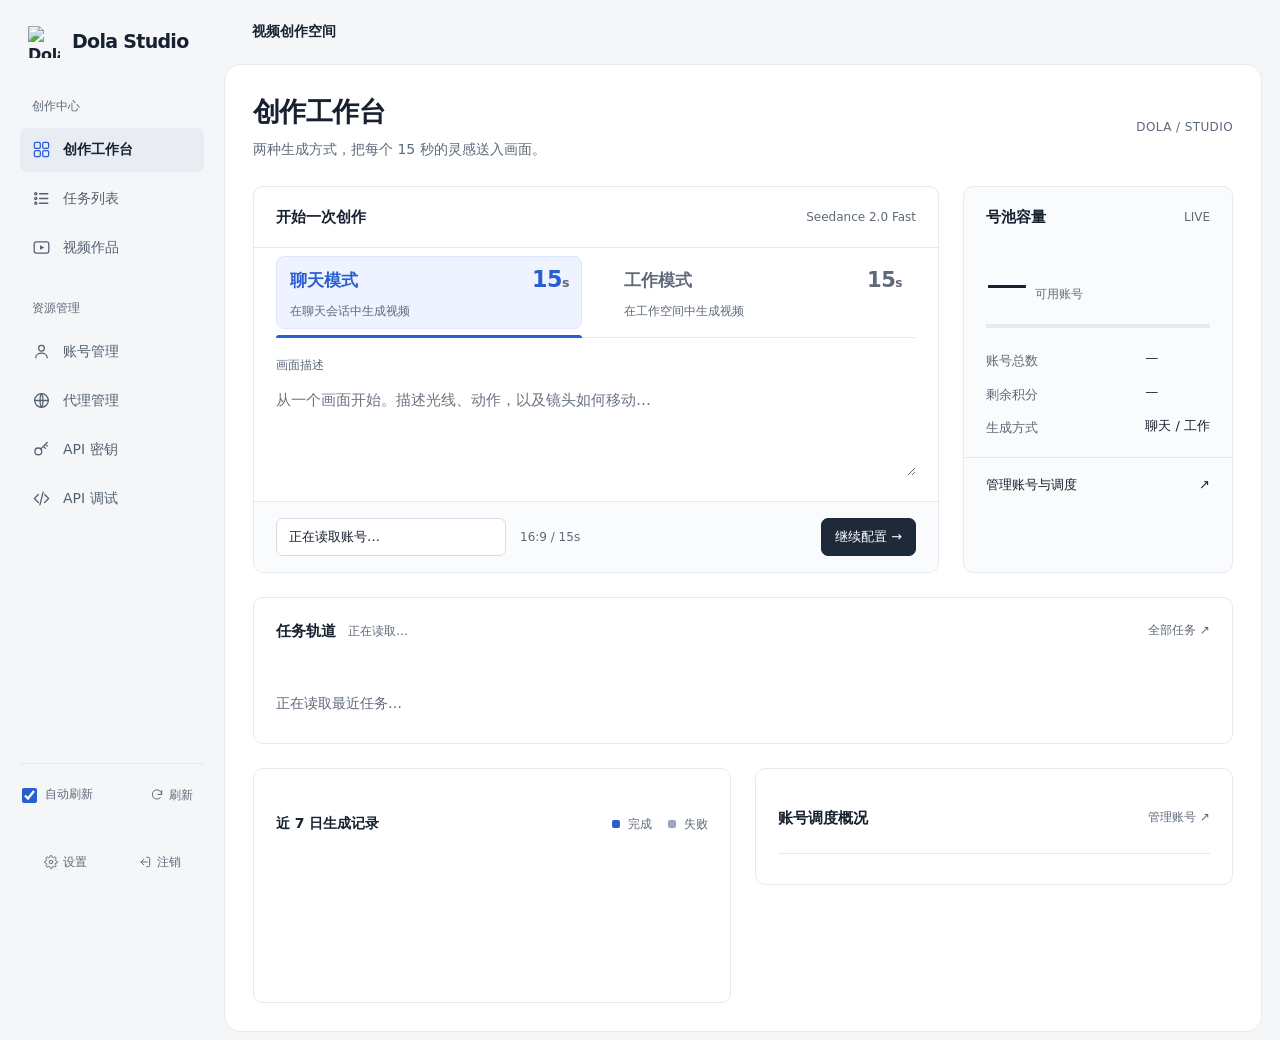
==== web/index.html @ 7212e56e "Import Dola Studio source and verified console updates" ====
<!DOCTYPE html>
<html lang="zh-CN">
<head>
<meta charset="UTF-8">
<meta name="viewport" content="width=device-width, initial-scale=1.0">
<title>Dola Studio · 创作控制台</title>
<link rel="icon" type="image/svg+xml" href="/logo.svg?v=20261123-brand-1">
<link rel="alternate icon" type="image/x-icon" href="/favicon.ico?v=20261123-brand-1">
<link rel="apple-touch-icon" href="/studio-icon-180.png?v=20261123-brand-1">
<script src="app/dialogs.js?v=20261124-modular-1"></script>
<script src="studio-brand.js?v=20261123-brand-1"></script>
<script src="i18n/i18n.js?v=20261123-brand-1"></script>
<link rel="stylesheet" href="shell.css?v=20261125-system-type-1">
<link rel="stylesheet" href="console.css?v=20261125-system-type-1">
<link rel="preload" as="script" href="app/request-client.js?v=20261124-modular-1">
<link rel="preload" as="script" href="app/runtime.233eaa892e34.js?v=20261125-live-audit-1">
<link rel="preload" as="script" href="app/settings.js?v=20261124-modular-1">
<link rel="preload" as="script" href="app/releases.js?v=20261124-modular-1">
<link rel="preload" as="script" href="app/duration.js?v=20261124-modular-1">
<link rel="preload" as="script" href="app/responder.js?v=20261124-modular-1">
<link rel="preload" as="script" href="app/upscale.js?v=20261124-modular-1">
<link rel="preload" as="script" href="app/dashboard.js?v=20261124-modular-1">
<link rel="preload" as="script" href="app/accounts.dc44505c44a7.js?v=20261125-refresh-1">
<link rel="preload" as="script" href="app/proxies.js?v=20261124-modular-1">
<link rel="preload" as="script" href="app/selection.js?v=20261124-modular-1">
<link rel="preload" as="script" href="app/credentials.js?v=20261124-modular-1">
<link rel="preload" as="script" href="app/tasks.js?v=20261124-modular-1">
<link rel="preload" as="script" href="app/videos.js?v=20261124-modular-1">
<link rel="preload" as="script" href="app/api-keys.js?v=20261124-modular-1">
<link rel="preload" as="script" href="app/diagnostics.js?v=20261124-modular-1">
<link rel="preload" as="script" href="app/creation.js?v=20261124-modular-1">
<link rel="preload" as="script" href="app/boot.5d8bc51e2c4e.js?v=20261125-refresh-1">
<link rel="preload" as="script" href="app/refresh-engine.71c9bbf1c395.js?v=20261125-refresh-1">
</head>
<body>
<div id="requestStatus" role="status" aria-live="polite" hidden></div>
<div id="loginMask" class="mask login" style="display:none">
  <div class="login-hero"><div class="login-word" translate="no">Dola Studio</div><p class="login-tag">想象有了入口。<br>下一幕，由这里开始。</p></div>
  <form class="login-form" onsubmit="event.preventDefault();submitLogin()" novalidate>
    <div class="login-form-head">
      <img class="login-mark" src="/logo.svg?v=20261123-brand-1" width="32" height="32" alt="Dola Studio">
      <h2>进入创作控制台</h2>
    </div>
    <label for="loginUser">用户名</label>
    <input id="loginUser" autocomplete="username" autocapitalize="off" spellcheck="false" oninput="Pool.stir()" onkeydown="if(event.key==='Enter'){event.preventDefault();q('#loginPassword').focus()}">
    <label for="loginPassword">密码</label>
    <input id="loginPassword" type="password" autocomplete="current-password" oninput="Pool.stir()">
    <div class="err" id="loginErr" role="alert">用户名或密码错误</div>
    <button class="btn btn-p login-submit" id="loginBtn" type="submit"><span>登录</span></button>
    <div class="login-foot"><select class="lang-sel" data-i18n-switcher aria-label="Language"></select></div>
  </form>
  <p class="login-caption">DOLA / CREATION CONSOLE</p>
</div>

<aside class="sidebar">
  <div class="brand"><img class="brand-logo" src="/logo.svg?v=20261123-brand-1" width="32" height="32" alt="Dola Studio"><span class="brand-t">Dola Studio</span></div>

  <nav class="side-nav" aria-label="主要导航"><p class="nav-group">创作中心</p>
<button class="nav-item on" data-tab="dash" title="工作台" aria-label="工作台" onclick="switchTab('dash')"><svg viewBox="0 0 24 24"><rect x="3" y="3" width="7.5" height="7.5" rx="1.8"/><rect x="13.5" y="3" width="7.5" height="7.5" rx="1.8"/><rect x="3" y="13.5" width="7.5" height="7.5" rx="1.8"/><rect x="13.5" y="13.5" width="7.5" height="7.5" rx="1.8"/></svg><span>创作工作台</span></button>
<button class="nav-item" data-tab="tasks" title="任务" aria-label="任务" onclick="switchTab('tasks')"><svg viewBox="0 0 24 24"><path d="M9.5 6h10.5M9.5 12h10.5M9.5 18h10.5"/><circle cx="4.8" cy="6" r="1.4"/><circle cx="4.8" cy="12" r="1.4"/><circle cx="4.8" cy="18" r="1.4"/></svg><span>任务列表</span></button>
<button class="nav-item" data-tab="videos" title="作品" aria-label="作品" onclick="switchTab('videos')"><svg viewBox="0 0 24 24"><rect x="2.8" y="5" width="18.4" height="14" rx="2.6"/><path d="M10.2 9.3l5.2 2.7-5.2 2.7z" fill="currentColor" stroke="none"/></svg><span>视频作品</span></button>
<p class="nav-group resources">资源管理</p>
<button class="nav-item" data-tab="accounts" title="账号" aria-label="账号" onclick="switchTab('accounts')"><svg viewBox="0 0 24 24"><circle cx="12" cy="8" r="3.6"/><path d="M4.8 20c0-3.5 3.2-5.9 7.2-5.9s7.2 2.4 7.2 5.9"/></svg><span>账号管理</span></button>
<button class="nav-item" data-tab="proxies" title="代理" aria-label="代理" onclick="switchTab('proxies')"><svg viewBox="0 0 24 24"><circle cx="12" cy="12" r="8.6"/><path d="M3.4 12h17.2M12 3.4c2.4 2.7 2.4 14.5 0 17.2M12 3.4c-2.4 2.7-2.4 14.5 0 17.2"/></svg><span>代理管理</span></button>
<button class="nav-item" data-tab="keys" title="API 密钥" aria-label="API 密钥" onclick="switchTab('keys')"><svg viewBox="0 0 24 24"><circle cx="8" cy="14.4" r="4.3"/><path d="M11.2 11.2l8-8M17 5.4l2.4 2.4M14.4 8l2.4 2.4"/></svg><span>API 密钥</span></button>
<button class="nav-item" data-tab="api" title="API 调试" aria-label="API 调试" onclick="switchTab('api')"><svg viewBox="0 0 24 24"><path d="M8 7l-5 5 5 5M16 7l5 5-5 5M14 4l-4 16"/></svg><span>API 调试</span></button>
  </nav>

  <div class="side-foot sidebar-tools" aria-label="控制台工具">
    <div class="refresh-row">
    <label class="sw-row"><input type="checkbox" id="autoCk" checked onchange="autoRefresh=this.checked">自动刷新</label>
      <button class="btn top-btn" id="refreshBtn" onclick="manualRefresh(this)"><svg viewBox="0 0 24 24" aria-hidden="true"><path d="M20 11a8 8 0 1 0-2.3 5.7M20 4.5V11h-6.5"/></svg>刷新</button>
    </div>
    <span id="lastUpdate"></span>
    <div class="top-actions">
      <div class="top-menu">
        <button class="btn top-btn" id="setBtn" aria-haspopup="menu" aria-expanded="false" onclick="toggleTopMenu(event)"><svg viewBox="0 0 24 24" aria-hidden="true"><circle cx="12" cy="12" r="3"/><path d="M19.4 15a1.7 1.7 0 0 0 .3 1.8l.1.1a2 2 0 1 1-2.8 2.8l-.1-.1a1.7 1.7 0 0 0-1.8-.3 1.7 1.7 0 0 0-1 1.5V21a2 2 0 1 1-4 0v-.1a1.7 1.7 0 0 0-1.1-1.5 1.7 1.7 0 0 0-1.8.3l-.1.1a2 2 0 1 1-2.8-2.8l.1-.1a1.7 1.7 0 0 0 .3-1.8 1.7 1.7 0 0 0-1.5-1H3a2 2 0 1 1 0-4h.1a1.7 1.7 0 0 0 1.5-1.1 1.7 1.7 0 0 0-.3-1.8l-.1-.1a2 2 0 1 1 2.8-2.8l.1.1a1.7 1.7 0 0 0 1.8.3H9a1.7 1.7 0 0 0 1-1.5V3a2 2 0 1 1 4 0v.1a1.7 1.7 0 0 0 1 1.5 1.7 1.7 0 0 0 1.8-.3l.1-.1a2 2 0 1 1 2.8 2.8l-.1.1a1.7 1.7 0 0 0-.3 1.8V9a1.7 1.7 0 0 0 1.5 1H21a2 2 0 1 1 0 4h-.1a1.7 1.7 0 0 0-1.5 1z"/></svg>设置<svg class="caret" viewBox="0 0 16 16" aria-hidden="true"><path d="M4 6l4 4 4-4"/></svg></button>
        <div class="top-menu-list" id="topMenu" role="menu" hidden>
          <button role="menuitem" onclick="closeTopMenu();openConcurrencySettings()">全局并发</button>
          <button role="menuitem" onclick="closeTopMenu();openWindowConcurrencySettings()">窗口并发</button>
          <button role="menuitem" onclick="closeTopMenu();openUpscaleSettings()">视频超分</button>
          <button role="menuitem" onclick="closeTopMenu();openResponderSettings()">AI 代答</button>
          <button role="menuitem" onclick="closeTopMenu();openPassword()">修改密码</button><button role="menuitem" onclick="closeTopMenu();logout()">退出登录</button><button class="ver-chip" id="verBtn" onclick="closeTopMenu();openUpdate()">版本与更新</button>
        </div>
      </div>
      <span class="top-sep" aria-hidden="true"></span>
      
      <select class="lang-sel" data-i18n-switcher aria-label="Language"></select>
      <span class="top-sep" aria-hidden="true"></span>
      <button class="btn top-btn top-logout" onclick="logout()" title="清除面板密码"><svg viewBox="0 0 24 24" aria-hidden="true"><path d="M15 4h3a2 2 0 0 1 2 2v12a2 2 0 0 1-2 2h-3M10 17l-5-5 5-5M5 12h11"/></svg>注销</button>
    </div>
  </div>
</aside>
<header class="workspace-header"><div class="workspace-name"><b>视频创作空间</b><span>视频创作控制台</span></div></header>

<main>
  <section id="tab-dash">
    <div class="screen-heading"><div><h1 class="page-title">创作工作台</h1><p>两种生成方式，把每个 15 秒的灵感送入画面。</p></div><span class="screen-ref">DOLA / STUDIO</span></div>
    <div class="studio-grid">
      <div class="card composer"><div class="panel-head"><h2>开始一次创作</h2><small>Seedance 2.0 Fast</small></div>
        <div class="mode-deck"><button type="button" class="mode-channel" data-studio-mode="chat" aria-pressed="true" onclick="setStudioMode('chat')"><b>聊天模式</b><span class="mode-time">15<small>s</small></span><small>在聊天会话中生成视频</small></button><button type="button" class="mode-channel" data-studio-mode="work" aria-pressed="false" onclick="setStudioMode('work')"><b>工作模式</b><span class="mode-time">15<small>s</small></span><small>在工作空间中生成视频</small></button></div>
        <div class="draft-wrap"><label for="studioPrompt">画面描述</label><textarea id="studioPrompt" placeholder="从一个画面开始。描述光线、动作，以及镜头如何移动…"></textarea></div>
        <div class="composer-footer"><select id="studioAccount" aria-label="选择生成账号"><option value="">正在读取账号…</option></select><span class="format-note">16:9 / 15s</span><button class="btn btn-p" onclick="openStudioCreate()">继续配置 →</button></div>
      </div>
      <div class="card capacity"><div class="panel-head"><h2>号池容量</h2><small>LIVE</small></div><div class="capacity-body"><div class="capacity-value"><strong id="capacityAvailable">—</strong><span>可用账号</span></div><div class="capacity-meter"><i id="capacityMeter" style="width:0"></i></div><dl><dt>账号总数</dt><dd id="capacityTotal">—</dd><dt>剩余积分</dt><dd id="capacityCredit">—</dd><dt>生成方式</dt><dd>聊天 / 工作</dd></dl></div><div class="capacity-note"><button onclick="switchTab('accounts')">管理账号与调度 <span>↗</span></button></div></div>
    </div>
    <div class="card queue-panel"><div class="panel-head"><h3>任务轨道 <small id="queueSummary">正在读取…</small></h3><button class="section-link" onclick="switchTab('tasks')">全部任务 ↗</button></div><div id="recentLanes"><div class="empty">正在读取最近任务…</div></div></div>
    <div class="bottom-grid"><div class="card"><div class="cards" id="statCards"></div><h3 class="chart-head">近 7 日生成记录<span class="chart-legend"><i class="lg lg-ok"></i>完成<i class="lg lg-bad"></i>失败</span></h3><div class="chart" id="chart" role="img" aria-label="近七日完成和失败任务数量，每个日期可查看柱形数值"></div></div>
    <div class="card"><div class="panel-head" style="padding:0;border:0;margin-bottom:6px"><h3>账号调度概况</h3><button class="section-link" onclick="switchTab('accounts')">管理账号 ↗</button></div><div class="groupbar" id="poolGroups"></div><div id="perAccount"></div></div></div>
  </section>

  <section id="tab-accounts" style="display:none">
    <div class="card">
      <div class="toolbar">
        <h1 class="page-title">账号列表</h1>
        <span id="resetHint" class="tiny"></span>
        <div style="display:flex;gap:8px;flex-wrap:wrap">
          <input type="search" id="search_accounts" style="padding:6px 10px;border:1px solid var(--line);border-radius:8px;font-size:13px;background:var(--bg);color:var(--text);width:220px" placeholder="搜索账号 / 邮箱 / 备注 / 代理" oninput="setSearch('accounts',this.value)">
          <select id="srcFilter" style="font-size:13px" onchange="srcFilterVal=this.value;accPage=1;renderAccounts()">
            <option value="all">全部来源</option>
            <option value="login">账号登录</option>
            <option value="apple">Apple 登录</option>
            <option value="cookie">Cookie 载入</option>
          </select>
          <button class="btn" id="btnVerifySel" onclick="batchVerifySelected()" disabled>验证选中</button>
          <details class="more-tools"><summary>更多操作</summary><div class="tool-menu">          <button class="btn btn-danger" id="btnDelSel" onclick="deleteSelectedAccounts()" disabled>删除选中</button>
          <button class="btn" id="btnProbeHello" onclick="batchProbeHello()" title="按账号模式探测：Cloak 使用独立浏览器，超时未确认不判风控；不勾选则探测当前筛选账号">你好探测</button>
          <button class="btn" id="btnProbeIps_accounts" onclick="batchProbeIps('accounts')" title="探测勾选账号；未勾选时探测当前筛选结果，忙碌账号跳过">一键探测出口 IP</button>
          <button class="btn" id="btnBatchRecover" onclick="batchRecover()" title="批量把选中的号从【风控】/【异常】组放出来（风控恢复后回到【待激活】，建议接着探测一次）">批量恢复</button>
          <button class="btn" id="btnProxySel" onclick="openBatchProxy()" disabled>更改代理</button>
          <button class="btn" id="btnExportCookies" onclick="exportAccountCookies()" disabled>导出选中 Cookie</button>
          <button class="btn" onclick="resetAllQuotas()" title="立即恢复全池额度（每天按设定时点自动执行一次）">重置额度</button>
</div></details>
          <button class="btn" onclick="openBatchAdd()">批量添加</button>
          <button class="btn btn-p" onclick="openAddAccount()">添加账号</button>
        </div>
      </div>
      <div class="groupbar" id="groupBar"></div>
      <div id="egressWarn"></div>
      <div id="ipProbe_accounts" class="ip-probe-panel" role="status" aria-live="polite"></div>
      <div id="accountsTable"></div>
    </div>
  </section>

  <section id="tab-proxies" style="display:none">
    <div class="card">
      <div class="toolbar">
        <h1 class="page-title">代理列表</h1>
        <div style="display:flex;gap:8px;flex-wrap:wrap">
          <input type="search" id="search_proxies" style="padding:6px 10px;border:1px solid var(--line);border-radius:8px;font-size:13px;background:var(--bg);color:var(--text);width:220px" placeholder="搜索名称 / 地址 / 用户名 / 备注" oninput="setSearch('proxies',this.value)">
          <button class="btn" onclick="selAllToggle('proxies')">全选 / 取消</button>
          <button class="btn" id="btnProbeIps_proxies" onclick="batchProbeIps('proxies')" title="探测勾选代理；未勾选时探测当前筛选结果">一键探测出口 IP</button>
          <button class="btn btn-danger" id="delSel_proxies" disabled onclick="delSelected('proxies')">删除选中</button>
          <button class="btn btn-p" onclick="openAddProxy()">＋ 添加代理</button>
        </div>
      </div>
      <div class="hint" style="margin-bottom:12px">
        可添加多个 HTTP/SOCKS 代理：<b>静态IP</b>填一条固定出口；<b>动态IP</b>不用填 IP、端口，
        用「提取链接」或直接「粘贴节点（host:port:user:pass，可批量）」组成节点池，一个节点分给一个号。
        在“账号管理 → 操作 → 代理”里给每个账号选择；也可以勾选账号后点“更改代理”批量绑定。
        未给账号指定代理时，使用环境变量默认代理
        <span id="defaultProxyShow" style="font-family:monospace"></span>。
      </div>
      <div id="proxiesTable"></div>
      <div id="ipProbe_proxies" class="ip-probe-panel" role="status" aria-live="polite"></div>
    </div>
  </section>

  <section id="tab-tasks" style="display:none">
    <div class="card">
      <div class="toolbar">
        <h1 class="page-title" id="tasksTitle">任务列表</h1>
        <div style="display:flex;gap:8px;flex-wrap:wrap">
          <input type="search" id="search_tasks" style="padding:6px 10px;border:1px solid var(--line);border-radius:8px;font-size:13px;background:var(--bg);color:var(--text);width:220px" placeholder="搜索提示词 / 账号 / ID / 报错" oninput="setSearch('tasks',this.value)">
          <button class="btn" onclick="selAllToggle('tasks')">全选 / 取消</button>
          <button class="btn btn-danger" id="delSel_tasks" disabled onclick="delSelected('tasks')">删除选中</button>
        </div>
      </div>
      <div id="tasksPagerTop" aria-label="任务列表顶部分页"></div>
      <div id="tasksTable"></div>
      <div id="tasksPager" aria-label="任务列表分页"></div>
    </div>
  </section>

  <section id="tab-videos" style="display:none">
    <div class="card">
      <div class="toolbar">
        <h1 class="page-title">视频管理（已生成的视频）</h1>
        <div style="display:flex;gap:8px;flex-wrap:wrap">
          <input type="search" id="search_videos" style="padding:6px 10px;border:1px solid var(--line);border-radius:8px;font-size:13px;background:var(--bg);color:var(--text);width:220px" placeholder="搜索提示词 / 账号 / 模型" oninput="setSearch('videos',this.value)">
          <button class="btn btn-danger" id="btnDelVideos" onclick="delSelectedVideos()" disabled>删除选中</button>
          <button class="btn" onclick="loadVideos()">刷新</button>
        </div>
      </div>
      <div id="videoStat" style="margin:10px 0 6px;color:var(--sub);font-size:13px">视频统计加载中…</div>
      <div id="videosTable"></div>
    </div>
  </section>

  <section id="tab-keys" style="display:none">
    <div class="card">
      <div class="toolbar">
        <h1 class="page-title">API 密钥</h1>
        <div style="display:flex;gap:8px;flex-wrap:wrap">
          <input type="search" id="search_keys" style="padding:6px 10px;border:1px solid var(--line);border-radius:8px;font-size:13px;background:var(--bg);color:var(--text);width:220px" placeholder="搜索名称 / Key" oninput="setSearch('keys',this.value)">
          <button class="btn" onclick="selAllToggle('keys')">全选 / 取消</button>
          <button class="btn btn-danger" id="delSel_keys" disabled onclick="delSelected('keys')">删除选中</button>
          <button class="btn btn-p" onclick="openCreateKey()">＋ 创建密钥</button>
        </div>
      </div>
      <div class="hint" style="margin-bottom:12px">每个 Key 可独立设置每日额度、并发数和允许时长；0 表示不限。环境变量里的 key 始终有效、不在此列表。</div>
      <div id="keysTable"></div>
    </div>
  </section>
<section id="tab-api" style="display:none" aria-labelledby="apiGuideTitle">
  <div class="screen-heading"><div><h1 class="page-title" id="apiGuideTitle">API 调试</h1><p>从连接配置到生成结果，一份可以直接使用的接入手册。</p></div><span class="screen-ref">DOLA + DOUBAO / API</span></div>
  <div class="api-guide-nav" aria-label="说明书目录">
    <a href="#ag-connection">连接配置</a><a href="#ag-debug">在线调试</a><a href="#ag-examples">代码示例</a><a href="#ag-handbook">完整说明</a>
  </div>
  <div class="api-workspace">
    <div class="card api-connection" id="ag-connection">
      <div class="api-section-title"><h2>配置连接模板</h2><span class="tiny">地址可修改 · 当前浏览器保存</span></div>
      <div class="api-form-grid">
        <label>模板名称<input id="ag-name" maxlength="80" value="我的 API 接入" data-ag="name"></label>
        <label><span>调用方网站地址 <span class="tiny">选填</span></span><input id="ag-website" type="url" placeholder="https://www.example.com" data-ag="website"></label>
        <label class="api-field-wide">API 服务地址<input id="ag-base" type="url" placeholder="https://api.example.com" data-ag="base" spellcheck="false"><span class="tiny">填写部署这套管理软件的域名或 IP，可带反向代理前缀。末尾的 /v1 会自动去重。</span></label>
        <label class="api-field-wide">客户 API Key<div class="api-secret"><input id="ag-key" type="password" placeholder="粘贴 API 密钥页面创建的 Key" autocomplete="off" spellcheck="false"><button type="button" class="btn" id="ag-key-toggle" aria-label="显示客户 API Key" aria-pressed="false">显示</button></div><span class="tiny">使用客户 Key，与面板登录密码不同。仅在本页内存中使用，保存和导出均不包含密钥。</span></label>
        <label>视频模型<select id="ag-model" data-ag="model"></select></label>
        <label>生成模式<select id="ag-mode" data-ag="mode"><option value="chat">聊天模式</option><option value="work">工作模式</option></select></label>
        <label>视频时长<select id="ag-duration" data-ag="duration"><option value="5">5 秒</option><option value="10">10 秒</option><option value="15" selected>15 秒</option></select></label>
        <label>画面比例<select id="ag-ratio" data-ag="ratio"><option>16:9</option><option>9:16</option><option>1:1</option><option>4:3</option><option>3:4</option></select></label>
        <label class="api-field-wide">图片模型<select id="ag-image-model" data-ag="imageModel"></select></label>
        <label class="api-field-wide">示例提示词<textarea id="ag-prompt" rows="4" data-ag="prompt" maxlength="10000"></textarea></label>
        <label class="api-field-wide"><span>接入备注 <span class="tiny">选填</span></span><textarea id="ag-notes" rows="2" data-ag="notes" maxlength="2000" placeholder="例如：网站后台调用、客户名称、部署环境"></textarea></label>
      </div>
      <div class="api-template-actions"><button class="btn btn-p" id="ag-save">保存模板</button><button class="btn" id="ag-export">导出模板</button><button class="btn" id="ag-import">导入模板</button><button class="btn" id="ag-reset">恢复默认</button><input type="file" id="ag-import-file" accept="application/json,.json" hidden></div>
      <p id="ag-save-status" class="tiny" role="status" aria-live="polite">修改配置后，右侧请求和下方代码会同步更新。</p>
    </div>
    <div class="card api-debug" id="ag-debug">
      <div class="api-section-title"><h2>验证连接与请求</h2><span id="ag-transport" class="tiny">浏览器直连</span></div>
      <div class="api-form-grid">
        <label class="api-field-wide">调试操作<select id="ag-operation"><option value="models">读取模型列表 · GET</option><option value="video">创建视频任务 · POST</option><option value="task">查询视频任务 · GET</option><option value="image">生成图片 · POST</option><option value="arkCreate">Ark 创建视频任务 · POST</option><option value="arkTask">Ark 查询视频任务 · GET</option></select></label>
        <label class="api-field-wide" id="ag-id-field" hidden>任务 ID<input id="ag-task-id" placeholder="粘贴创建请求返回的 id" spellcheck="false"></label>
        <label>请求超时（秒）<input id="ag-timeout" type="number" min="5" max="600" step="1" value="30"></label>
        <div class="api-debug-note tiny" id="ag-operation-note">先读取模型列表，确认地址可访问；模型列表不验证 Key 是否有效。</div>
      </div>
      <div class="api-endpoint" translate="no"><b id="ag-method">GET</b><code id="ag-url"></code></div>
      <div class="api-code-title"><h3>请求头</h3><span class="tiny">密钥脱敏展示</span></div><pre id="ag-headers" translate="no"></pre>
      <div id="ag-body-field" hidden><div class="api-code-title"><h3>请求 JSON</h3><button class="section-link" id="ag-rebuild">按配置重建</button></div><textarea id="ag-body" rows="10" spellcheck="false" aria-label="调试请求 JSON" translate="no"></textarea><p class="tiny">可直接修改 JSON。修改左侧生成参数或切换操作时，会按配置重建。</p></div>
      <label class="api-write-check" id="ag-confirm-field" hidden><input type="checkbox" id="ag-confirm">本次提交真实生成任务，会使用账号额度。</label>
      <div class="api-template-actions"><button class="btn btn-p" id="ag-send">发送请求</button><button class="btn" id="ag-cancel" disabled>停止等待</button><button class="btn" id="ag-use-id" hidden>使用返回 ID 查询</button></div>
      <div class="api-response-head"><h3>响应结果</h3><span id="ag-result-status" class="tiny" role="status" aria-live="polite">尚未发送请求</span></div>
      <pre id="ag-response" translate="no">请求完成后，会在这里显示 HTTP 状态、耗时和响应正文。</pre>
      <p class="tiny">创建成功仅代表受理。视频需要继续查询，直到 completed / succeeded。停止等待或浏览器超时不会取消服务端已受理的任务，也不会自动重发。</p>
    </div>
  </div>
  <div class="card" id="ag-examples">
    <div class="api-section-title"><h2>复制调用示例</h2><button class="btn" id="ag-download-guide">下载接入说明</button></div>
    <p class="tiny">根据当前调试操作和配置生成。代码使用环境变量 API_KEY；不会把输入的真实密钥写进示例。Python / JavaScript 的视频创建示例包含查询循环。</p>
    <div class="api-code-tabs" role="tablist" aria-label="代码语言"><button class="btn" id="ag-lang-powershell" role="tab" aria-selected="true" aria-controls="ag-code-powershell">PowerShell</button><button class="btn" id="ag-lang-curl" role="tab" aria-selected="false" aria-controls="ag-code-curl">cURL</button><button class="btn" id="ag-lang-python" role="tab" aria-selected="false" aria-controls="ag-code-python">Python</button><button class="btn" id="ag-lang-javascript" role="tab" aria-selected="false" aria-controls="ag-code-javascript">JavaScript / Node.js</button><button class="btn" id="ag-copy">复制代码</button></div>
    <pre id="ag-code-powershell" role="tabpanel" aria-labelledby="ag-lang-powershell" translate="no"></pre><pre hidden id="ag-code-curl" role="tabpanel" aria-labelledby="ag-lang-curl" translate="no"></pre><pre id="ag-code-python" role="tabpanel" aria-labelledby="ag-lang-python" translate="no" hidden></pre><pre id="ag-code-javascript" role="tabpanel" aria-labelledby="ag-lang-javascript" translate="no" hidden></pre>
    <p id="ag-copy-status" class="tiny" role="status" aria-live="polite"></p>
  </div>
  <div class="card api-handbook" id="ag-handbook">
    <div class="api-section-title"><h2>完整接入说明</h2><span class="tiny">参数、流程、网站接入与排错</span></div>
    <details open><summary>第一步：网站地址、API 地址和 Key 分别填什么？</summary><div class="api-prose">
      <p><b>调用方网站</b>是客户访问的前台，例如 https://www.example.com；<b>API 服务地址</b>是这套管理软件部署的地址，例如 https://api.example.com，两者可以不同。填网站地址只是记录接入环境，不会自动配置 DNS、回调、CORS 或反向代理。</p>
      <p><b>根地址</b>填写 https://api.example.com；某些工具要求 <b>OpenAI Base URL</b>，填写 https://api.example.com/v1。调试器会把末尾重复的 /v1 去掉，再拼接完整路径。部署在子路径时填写 https://example.com/studio，接口为 /studio/v1/…。</p>
      <p><b>API Key</b>在左侧“API 密钥”中创建并复制，请求头为 <code>Authorization: Bearer YOUR_API_KEY</code>。不要填写面板密码、Cookie 或上游平台 Key。模型列表可以匿名读取；它成功不代表鉴权和生成可用，最终以实际请求及任务状态为准。</p>
      <p>保存模板只保存在当前网站、当前浏览器。换浏览器或给另一台机器使用时，导出 JSON 再导入；导出的模板和说明都不包含真实 Key，需要在目标环境单独填写。</p>
    </div></details>
    <details open><summary>第二步：选择 Dola 或豆包，以及聊天 / 工作模式</summary><div class="api-prose">
      <p><code>seedance-2.0-fast</code>、<code>seedance-2.5</code>路由到 Dola；<code>doubao-seedance-*</code>路由到豆包视频账号；<code>doubao-seedream-*</code>路由到豆包生图账号。模型名决定平台，不能把豆包模型名改写为 Dola 模型名来通用调用。</p>
      <p>聊天模式传 <code>execution_mode: "chat"</code>，工作模式传 <code>execution_mode: "work"</code>。Seedance 2.0 Fast 的两种模式均可配置 15 秒；最终还受账号能力、额度及 Key 允许时长限制。部分豆包账号只适用个人聊天或工作空间，选项必须与账号类型相符。</p>
      <p>本模板默认只提供 5 / 10 / 15 秒，以单条视频接入为主。不同模型支持的档位可能不同；以服务端校验和账号能力为准。30 秒与双视频需要额外部署能力和额度，不能仅修改时长获得支持。模型清单代表接口已识别的模型，不保证池中有对应的可用账号。</p>
    </div></details>
    <details open><summary>第三步：视频异步流程与返回字段</summary><div class="api-prose">
      <ol><li>POST <code>/v1/videos/generations</code>，提交 UTF-8 JSON，保存返回的 <code>id</code>。兼容入口 <code>/v1/videos</code>使用相同逻辑，成功返回 HTTP 202。</li><li>每隔 5～10 秒 GET <code>/v1/videos/{id}</code>。需要使用创建任务时的客户 Key；不同 Key 不能查询彼此的任务。</li><li><code>queued</code>为排队，<code>processing</code>为处理中，<code>completed</code>才代表完成，<code>failed</code>查看 error。进度说明在 progress，最终视频在 video_url；多视频结果可能在 videos，高清结果可能在 video_url_hd。</li><li>保存最终结果；可用 GET <code>/v1/videos/{id}/content</code>读取完成视频。视频地址可能有过期时间或保留期限，长久保存请及时下载。</li></ol>
      <p>如果创建请求超时且未收到 ID，结果可能不确定。先在任务列表按时间和提示词核对，不要立即重复 POST；本接口没有公开的幂等键保证。调试器不会自动轮询或自动重发，点击“使用返回 ID 查询”可以继续手动查询。</p>
    </div></details>
    <details open><summary>视频、图片与 Ark 接口速查</summary><div class="api-table-scroll"><table><thead><tr><th>方法与路径</th><th>用途</th><th>说明</th></tr></thead><tbody>
      <tr><td>GET /v1/models</td><td>模型列表</td><td>当前公开读取；不验证 Key</td></tr><tr><td>POST /v1/videos/generations</td><td>创建视频</td><td>JSON 或 multipart；异步返回任务 ID</td></tr><tr><td>POST /v1/videos</td><td>兼容视频入口</td><td>相同生成逻辑，HTTP 202</td></tr><tr><td>GET /v1/videos/{id}</td><td>查询视频</td><td>需使用创建时的 Key</td></tr><tr><td>GET /v1/videos/{id}/content</td><td>读取完成视频</td><td>视频流或重定向，适合下载</td></tr><tr><td>POST /v1/images/generations</td><td>豆包生图</td><td>同步返回 data 数组，含图片 url</td></tr><tr><td>POST /v1/images/edits</td><td>豆包改图</td><td>JSON 参考图或 multipart 文件</td></tr><tr><td>POST /api/v3/contents/generations/tasks</td><td>Ark 创建视频</td><td>content 数组，异步任务</td></tr><tr><td>GET /api/v3/contents/generations/tasks/{id}</td><td>Ark 查询视频</td><td>queued / running / succeeded / failed</td></tr>
    </tbody></table></div><div class="api-prose"><p>Ark 还兼容 <code>/v1/video/contents/generations/tasks</code> 和 <code>/v1/contents/generations/tasks</code>。这套服务提供视频 / 图片接口，并不等同于通用文字聊天接口；工具只支持 /v1/chat/completions 时，需要在工具侧选择视频插件或视频提供商。</p></div></details>
    <details open><summary>请求参数：哪些必填，哪些可按需修改？</summary><div class="api-table-scroll"><table><thead><tr><th>字段</th><th>类型 / 示例</th><th>用途与限制</th></tr></thead><tbody>
      <tr><td>model</td><td>string</td><td>建议显式指定；Dola、豆包视频与图片模型不同</td></tr><tr><td>prompt</td><td>string</td><td>非空 UTF-8 描述，不要用乱码或问号替换中文</td></tr><tr><td>execution_mode</td><td>chat / work</td><td>视频模式；图片请求不需要此字段</td></tr><tr><td>duration</td><td>整数，例如 15</td><td>视频秒数；兼容 seconds / duration_seconds，优先 duration</td></tr><tr><td>ratio</td><td>16:9 / 9:16 / 1:1</td><td>画面比例；size 可按接口要求提供尺寸</td></tr><tr><td>video_count</td><td>1，部分能力支持 2</td><td>模板固定单条；双条取决于模型、模式与部署配置</td></tr><tr><td>reference_images</td><td>URL 字符串数组</td><td>图生视频 / 图生图，支持公网可读取 URL 或 data URL</td></tr><tr><td>reference_audio</td><td>URL 字符串数组</td><td>受模型和模式限制；Seedance 2.0 Fast 聊天 15 秒可用，工作模式不支持</td></tr><tr><td>reference_source</td><td>unspecified / ai_generated</td><td>根据素材真实来源填写；不影响认证</td></tr><tr><td>resolution</td><td>720p / 1080p / 2k / 4k</td><td>视频原片或自动超分配置；写分辨率不等于已开启高清能力</td></tr><tr><td>n</td><td>1～4</td><td>图片张数，不是视频条数；还取决于上游能力</td></tr><tr><td>response_format</td><td>url / b64_json</td><td>图片响应格式，默认 url</td></tr>
    </tbody></table></div><div class="api-prose"><p>Ark 创建请求把提示词放在 <code>content: [{"type":"text","text":"…"}]</code> 中；参考图可使用 <code>{"type":"image_url","image_url":{"url":"https://…"}}</code>。直接编辑右上 JSON 后可调试参考素材；模板参数变化会重建请求体。</p></div></details>
    <details open><summary>接入自己的网站、画布或第三方工具</summary><div class="api-prose">
      <p><b>网站后台调用：</b>前端把用户输入交给自己的网站后台，后台从环境变量读取客户 Key 并调用这里的 API，返回任务 ID 给前端；前端向自己的后台查询结果。提供的 Node.js / Python 示例可作为后台调用模块。不要把公共网站的服务器 Key 写入前端源码、HTML 或公开仓库。</p>
      <p><b>画布 / New API：</b>若配置项叫“服务地址”，填写根地址；若明确叫 OpenAI Base URL，通常填写根地址加 /v1。视频入口选择 /v1/videos/generations 或 /v1/videos，模型填写本页模型列表中的原始 ID，Key 填客户 Key。路径拼接方式由工具决定，以工具实际发出的请求为准。</p>
      <p><b>浏览器直接调试：</b>本页请求直接从浏览器发到填写的 API 地址。跨域时由目标服务允许当前页面来源的 CORS；HTTPS 页面访问 HTTP 服务可能被浏览器阻止。网站地址字段不能解除这些限制。遇到连接异常时可用生成的 cURL / 后台示例核对。</p>
      <p><b>域名和反向代理：</b>域名应解析到 API 服务并配置有效 HTTPS。代理需把 /v1 和 /api/v3 对应路径转发到这套服务，保留 Authorization 请求头；图片接口是同步返回，代理超时需要覆盖实际生图耗时。视频创建异步返回，不需要一直等到视频生成结束。</p>
    </div></details>
    <details open><summary>常见错误、重试与接入验收</summary><div class="api-table-scroll"><table><thead><tr><th>现象</th><th>检查方向</th></tr></thead><tbody>
      <tr><td>401</td><td>Bearer 头、Key 内容、是否已停用或过期；不要用面板登录密码</td></tr><tr><td>403 / 429</td><td>读取 detail；Key 配额、并发、时长权限、账号额度或平台限流；不要立即批量重试</td></tr><tr><td>404</td><td>根地址、反向代理前缀、重复 /v1、任务 ID；查询时使用创建任务的 Key</td></tr><tr><td>422</td><td>字段类型、模型名、时长、模式、素材格式与账号能力，以 detail 为准</td></tr><tr><td>502 / 503 / 504</td><td>上游异常、无可用账号、超时；核对任务状态和代理后再决定是否重试</td></tr><tr><td>浏览器 Failed to fetch</td><td>CORS、HTTPS / HTTP、DNS、证书或网络；不代表 Key 校验失败</td></tr><tr><td>HTTP 200 但不能解析</td><td>可能返回了网站首页或代理错误页；检查最终 URL、路径和 Content-Type</td></tr><tr><td>有 ID 但没有视频</td><td>任务仍在排队 / 处理中；查询到 completed / succeeded 后再读取视频地址</td></tr>
    </tbody></table></div><div class="api-prose"><p>建议验收顺序：读取模型列表 → 核对客户 Key 和权限 → 只提交一条 5～15 秒视频 → 保存 ID → 查询最终状态 → 打开或下载结果 → 再逐步提高并发。模型读取不耗生成额度；点击 POST 生成会使用账号额度。创建请求超时不自动重发，查询请求可在短暂间隔后再次读取。</p></div></details>
  </div>
</section>

</main>

<div id="dlg" class="dialog" style="display:none"><div class="box" id="dlgBox"></div></div>
<div id="promptModal" class="dialog" style="display:none">
  <div class="box" style="width:1040px">
    <h2>任务提示词</h2>
    <div class="tiny" id="promptMeta" style="margin-bottom:10px"></div>
    <div class="prompt-body" id="promptBody" translate="no"></div>
    <div class="row">
      <button class="btn" id="promptCopyBtn" onclick="copyPrompt()">复制</button>
      <button class="btn" onclick="hide('promptModal')">关闭</button>
    </div>
  </div>
</div>
<div id="thumbModal" class="dialog" style="display:none">
  <div class="box" style="width:520px">
    <h2>参考图</h2>
    <img id="thumbImg" alt="参考图">
    <div class="row"><button class="btn" onclick="hide('thumbModal')">关闭</button></div>
  </div>
</div>
<div id="videoModal" class="dialog" style="display:none">
  <div class="box" style="width:640px">
    <h2>视频预览</h2>
    <video id="videoEl" controls autoplay style="width:100%;border-radius:8px"></video>
    <div class="row"><button class="btn" onclick="closeVideo()">关闭</button></div>
  </div>
</div>

<script src="console-sync.js?v=20261123-live-state-1"></script>
<script src="app/request-client.js?v=20261124-modular-1"></script>
<script src="app/refresh-engine.71c9bbf1c395.js?v=20261125-refresh-1"></script>
<script src="app/runtime.233eaa892e34.js?v=20261125-live-audit-1"></script>
<script src="app/settings.js?v=20261124-modular-1"></script>
<script src="app/releases.js?v=20261124-modular-1"></script>
<script src="app/duration.js?v=20261124-modular-1"></script>
<script src="app/responder.js?v=20261124-modular-1"></script>
<script src="app/upscale.js?v=20261124-modular-1"></script>
<script src="app/dashboard.js?v=20261124-modular-1"></script>
<script src="app/accounts.dc44505c44a7.js?v=20261125-refresh-1"></script>
<script src="app/proxies.js?v=20261124-modular-1"></script>
<script src="app/selection.js?v=20261124-modular-1"></script>
<script src="app/credentials.js?v=20261124-modular-1"></script>
<script src="app/tasks.js?v=20261124-modular-1"></script>
<script src="app/videos.js?v=20261124-modular-1"></script>
<script src="app/api-keys.js?v=20261124-modular-1"></script>
<script src="app/diagnostics.js?v=20261124-modular-1"></script>
<script src="app/creation.js?v=20261124-modular-1"></script>
<script src="app/boot.5d8bc51e2c4e.js?v=20261125-refresh-1"></script>
<script src="api-guide.js?v=20261123-api-guide-2"></script>
</body>
</html>
---- web/shell.css ----
/* Dola Studio console: "framed sheet" light redesign (taste-skill app sheet, style framed-sheet).
   One mint-grey L frame holds the sidebar and a 48px top bar; the work sits on a white sheet
   inset 8px with a 1px edge and 16px corners, no shadow. Colour only on data, status and the
   one selected state. Legacy token names (--bg, --line, --sub, --accent, --red ...) are kept
   because inline styles in the markup use them. */
:root{
  --frame:#f2f5f3;--surface:#ffffff;--raised:#f5f7f6;--active:#e4eae7;--hover:#f6f8f7;
  --border:#e5e9e7;--rule:#eef1ef;--control:#cdd2cf;--control-hi:#a9b1ad;
  --text:#131416;--muted:#5d6361;--faint:#6b706e;
  --accent:#0e7a59;--accent-soft:#e3f3ec;
  --positive:#1e7b4f;--negative:#c4242a;--warning:#92400e;--info:#2f5f9e;
  --pill-positive-bg:#dcfae5;--pill-positive-ink:#04250e;
  --pill-negative-bg:#ffedea;--pill-negative-ink:#831c1e;
  --pill-warning-bg:#fff6dc;--pill-warning-ink:#7a3a0c;
  --pill-info-bg:#e6effa;--pill-info-ink:#1d4377;
  --pill-neutral-bg:#ebedee;--pill-neutral-ink:#353736;
  --float:0 12px 40px rgba(17,24,20,.16),0 2px 6px rgba(17,24,20,.06);
  --radius-card:8px;--radius-control:6px;--radius-sheet:16px;--inset:8px;
  --side:228px;--top:48px;--gap:24px;--pad:28px;--control-h:32px;
  /* 动效：界面 600ms 以内用 ease-out；较长的展开用 expo；离场用 exit */
  --ease-out:cubic-bezier(.22,1,.36,1);--ease-expo:cubic-bezier(.16,1,.3,1);--ease-in-out:cubic-bezier(.76,0,.24,1);
  --ease-exit:cubic-bezier(.55,.055,.675,.19);--t-press:140ms;--t-hover:180ms;--t-ui:240ms;--stagger-item:70ms;
  --font:"Segoe UI Variable Text","Segoe UI","Microsoft YaHei UI","Microsoft YaHei","PingFang SC",system-ui,sans-serif;
  --mono:"Cascadia Mono",Consolas,"SFMono-Regular",ui-monospace,monospace;
  /* legacy names used by inline styles */
  --bg:#ffffff;--card:var(--surface);--line:var(--border);--sub:var(--muted);--stroke:var(--control);--stroke-hi:var(--control-hi);
  --accent-d:var(--accent);--red:var(--negative);--orange:var(--warning);--blue:var(--info);--gray:var(--muted);--ok:var(--positive);--r:var(--radius-card);
}
*{box-sizing:border-box;margin:0;padding:0}
html{background:var(--frame);scrollbar-gutter:stable}  /* 切页时滚动条出现 / 消失不再让内容左右挪 */
body{font-family:var(--font);background:var(--frame);color:var(--text);font-size:14px;line-height:1.5;min-height:100vh;
  font-variant-numeric:tabular-nums;-webkit-font-smoothing:antialiased}
button,input,select,textarea{font:inherit;color:inherit}
a{color:var(--accent);text-decoration:none}
a:hover{text-decoration:underline;text-underline-offset:3px}
:focus-visible{outline:2px solid var(--accent);outline-offset:2px}

/* ---- the L frame: sidebar + 48px top bar on one tint, no rule between them ---- */
.sidebar{position:fixed;inset:0 auto 0 0;width:var(--side);z-index:30;display:flex;flex-direction:column;gap:18px;padding:12px 12px 16px;background:var(--frame)}
.brand{display:flex;align-items:center;gap:9px;height:28px;font-weight:600;font-size:16px;padding:0 8px;letter-spacing:-.02em}
.brand::after{content:"号池控制台";font-size:12px;font-weight:400;color:var(--muted)}
/* mark: a lowercase d whose bowl is the pool, filled to its remaining level */

.side-nav{display:flex;flex-direction:column;gap:2px;flex:1;min-height:0;overflow-y:auto;margin-top:22px}
.nav-item{display:flex;align-items:center;gap:10px;width:100%;height:34px;padding:0 10px;border:0;border-radius:6px;
  background:none;color:#3b403e;font-size:14px;cursor:pointer;text-align:left;transition:background-color .15s,color .15s}
.nav-item svg{width:16px;height:16px;flex:none;stroke:#6b706e;fill:none;stroke-width:1.6;stroke-linecap:round;stroke-linejoin:round}
.nav-item:hover{background:#e9eeeb}
.nav-item.on{background:var(--active);color:var(--text);font-weight:600}
.nav-item.on svg{stroke:var(--accent)}
/* the old sidebar foot becomes the top bar: same elements, same handlers */
.side-foot{position:fixed;top:0;left:var(--side);right:var(--inset);height:var(--top);z-index:31;display:flex;flex-direction:row;
  align-items:center;gap:8px;padding:0 4px 0 var(--pad);background:var(--frame)}
.side-foot .sw-row{order:1}
.side-foot #lastUpdate{order:2;margin-right:auto}
.top-actions{order:3;display:flex;align-items:center;gap:4px;margin-left:auto}
.side-foot .top-btn{height:32px;padding:0 10px;background:transparent;border-color:transparent;color:#3b403e;gap:6px}
.side-foot .top-btn:hover{background:#e6ebe8;border-color:transparent;color:var(--text)}
.top-btn svg{width:15px;height:15px;fill:none;stroke:currentColor;stroke-width:1.7;stroke-linecap:round;stroke-linejoin:round}
.top-btn .caret{width:12px;height:12px;margin-left:-2px;opacity:.7}
.side-foot .top-btn[aria-expanded=true]{background:#e6ebe8;color:var(--text)}
.side-foot .top-logout:hover{background:var(--pill-negative-bg);color:var(--negative)}
.top-sep{width:1px;height:18px;background:var(--control);margin:0 6px;flex:none}
.top-menu{position:relative}
.top-menu-list{position:fixed;z-index:95;min-width:168px;padding:4px;background:var(--surface);border:1px solid var(--border);
  border-radius:8px;box-shadow:var(--float)}
.top-menu-list[hidden]{display:none}
.top-menu-list button{display:block;width:100%;text-align:left;padding:8px 12px;border:0;border-radius:5px;background:transparent;
  font-size:13.5px;color:var(--text);cursor:pointer}
.top-menu-list button:hover,.top-menu-list button:focus-visible{background:var(--hover);outline:none}
.ver-chip{height:26px;padding:0 10px;border-radius:999px;border:1px solid var(--control);background:#fff;font-size:12.5px;
  font-family:var(--mono);color:var(--muted);cursor:pointer;white-space:nowrap}
.ver-chip:hover{border-color:var(--control-hi);color:var(--text)}
.ver-chip.has-update{font-family:inherit;border-color:transparent;background:var(--accent-soft);color:var(--accent);font-weight:500}
.side-foot .lang-sel{width:auto;height:32px;min-height:32px;padding:0 28px 0 10px;background-color:transparent!important;
  border-color:transparent!important;background-position:right 6px center;color:#3b403e!important}
.side-foot .lang-sel:hover{background-color:#e6ebe8!important}
.sw-row{display:flex;align-items:center;gap:8px;font-size:13px;color:var(--muted);cursor:pointer;user-select:none}
#lastUpdate{font-size:12px;color:var(--faint)}
#lastUpdate:empty{display:none}

/* ---- the white sheet ---- */
main{margin:var(--top) var(--inset) var(--inset) var(--side);min-height:calc(100vh - var(--top) - var(--inset));
  background:var(--surface);border:1px solid var(--border);border-radius:var(--radius-sheet);padding:var(--pad) var(--pad) 48px;min-width:0}
main.wide-tasks{max-width:none;min-width:0}
main>section>*+*{margin-top:var(--gap)}

/* ---- titles ---- */
.page-title{font-size:22px;line-height:30px;font-weight:600;letter-spacing:-.01em;color:var(--text);margin:0;white-space:nowrap}

/* ---- blocks: on list screens the sheet is the panel; on the dashboard blocks get a hairline ---- */
.card{background:transparent;border-radius:0;padding:0}
.card h3{font-size:16px;line-height:24px;margin-bottom:14px;font-weight:600}
#tab-dash>.card{border:1px solid var(--border);border-radius:var(--radius-card);padding:20px 24px}

/* KPIs: one container split by hairlines, label above a regular-weight figure */
.cards{display:grid;grid-template-columns:repeat(4,1fr);border:1px solid var(--border);border-radius:var(--radius-card)}
.stat{padding:18px 24px;display:flex;flex-direction:column-reverse;justify-content:flex-end;gap:6px;border-left:1px solid var(--border)}
.stat:first-child{border-left:0}
.stat .v{font-size:28px;line-height:34px;font-weight:400;color:var(--text);letter-spacing:-.01em}
.stat .l{font-size:13px;font-weight:600;color:#3b403e}
.stat.s1 .v{color:var(--accent)}
.s1,.s2,.s3,.s4{background:none}

/* ---- tables: rules and alignment ---- */
table{width:100%;border-collapse:collapse}
th,td{text-align:left;padding:11px 12px;border-bottom:1px solid var(--rule);vertical-align:middle;font-size:13.5px}
.sort-th{all:unset;cursor:pointer;color:inherit}.sort-th:hover,.sort-th.on{color:var(--text,inherit);font-weight:500}.sort-th:focus-visible{outline:2px solid currentColor;outline-offset:2px}
th{color:var(--muted);font-weight:400;font-size:12.5px;white-space:nowrap;padding-top:8px;padding-bottom:8px;border-bottom-color:var(--border)}
th:first-child,td:first-child{padding-left:4px}
th:last-child,td:last-child{padding-right:4px}
tbody tr:last-child td{border-bottom:0}
tbody tr{transition:background-color .12s}
tbody tr:hover{background:var(--hover)}
td.num,th.num{text-align:right}
td b{font-weight:600}
td .btn{height:26px;padding:0 9px;font-size:12.5px;margin:2px 4px 2px 0!important}
.pager{display:flex;align-items:center;gap:8px;flex-wrap:wrap;padding:14px 0 0;color:var(--muted);font-size:12.5px}
.pager button[disabled]{opacity:.45;cursor:not-allowed}
.thumb{width:44px;height:44px;object-fit:cover;border-radius:4px;cursor:zoom-in;vertical-align:middle;display:block;background:var(--raised)}
#thumbImg{max-width:100%;max-height:70vh;border-radius:6px;display:block}
.prompt-body{white-space:pre-wrap;word-break:break-word;max-height:60vh;overflow:auto;background:var(--raised);border-radius:6px;padding:14px;font-size:14px;line-height:1.7}
td .prompt{display:block;max-width:340px;overflow:hidden;text-overflow:ellipsis;white-space:nowrap}

/* ---- status pills: pale tint, dark ink of the same hue ---- */
.badge{display:inline-flex;align-items:center;flex:none;height:22px;padding:0 8px;border-radius:999px;font-size:12px;font-weight:500;white-space:nowrap;border:0}
.b-green{background:var(--pill-positive-bg);color:var(--pill-positive-ink)}
.b-red{background:var(--pill-negative-bg);color:var(--pill-negative-ink)}
.b-orange{background:var(--pill-warning-bg);color:var(--pill-warning-ink)}
.b-blue{background:var(--pill-info-bg);color:var(--pill-info-ink)}
.b-gray{background:var(--pill-neutral-bg);color:var(--pill-neutral-ink)}

/* ---- controls ---- */
.btn{display:inline-flex;align-items:center;justify-content:center;gap:6px;height:var(--control-h);padding:0 13px;border:1px solid var(--control);
  background:var(--surface);color:var(--text);border-radius:var(--radius-control);cursor:pointer;font-size:13.5px;white-space:nowrap;
  transition:border-color .15s,background-color .15s,color .15s,transform .08s}
.btn:hover{border-color:var(--control-hi);background:var(--hover)}
.btn:active:not(:disabled){transform:scale(.97)}
.btn-p{background:var(--text);color:#fff;border-color:var(--text);font-weight:500}
.btn-p:hover{background:#2c302e;border-color:#2c302e;color:#fff}
.btn-danger{color:var(--negative)}
.btn-danger:hover{border-color:#e7a3a5;background:var(--pill-negative-bg);color:var(--negative)}
.btn:disabled,.btn:disabled:hover{opacity:1;cursor:not-allowed;background:var(--raised);border-color:var(--border);color:#646967}
.toolbar{display:flex;align-items:center;justify-content:space-between;gap:12px 16px;flex-wrap:wrap;margin-bottom:20px}
.toolbar>div{display:flex;flex-wrap:wrap;gap:8px;align-items:center}
.toolbar .hint{color:var(--muted);font-size:12.5px}
.toolbar h3,.toolbar select{white-space:nowrap}

/* group filter: underline tabs on a full-width rule; the selection is a 2px accent underline */
.groupbar{display:flex;flex-wrap:wrap;gap:0 22px;align-items:center;padding:0!important;margin:0 0 16px;border-top:0!important;border-bottom:1px solid var(--border)}
.groupbar .sep{width:1px;height:14px;background:var(--control);margin:0}
.gbtn{display:inline-flex;align-items:baseline;gap:6px;height:38px;line-height:38px;padding:0;margin-bottom:-1px;border:0;border-bottom:2px solid transparent;border-radius:0;background:none;
  color:var(--muted);font-size:13.5px;cursor:pointer;white-space:nowrap;transition:color .15s,border-color .15s}
.gbtn:hover{color:var(--text)}
.gbtn b{font-variant-numeric:tabular-nums;color:var(--text);font-weight:500}
.gbtn .n{font-size:13.5px}
.gbtn.on{color:var(--text);font-weight:600;border-bottom-color:var(--accent)}
.gbtn.points{cursor:default;margin-left:auto;color:var(--muted);border-bottom-color:transparent}
.gbtn.points:hover{color:var(--muted)}
.gbtn.points b{color:var(--text);font-weight:600}
.gbtn.points .n{margin-left:6px;color:var(--faint);font-size:12.5px}
.hint{color:var(--muted);font-size:12.5px;line-height:1.7}
.hint b{color:var(--text)}
code{font-family:var(--mono);font-size:12.5px;background:var(--raised);padding:1px 5px;border-radius:4px}
input:not([type=checkbox]):not([type=radio]),select,textarea{background-color:#fff!important;color:var(--text)!important;
  border:1px solid var(--control)!important;border-radius:6px!important;outline:none;transition:border-color .15s,box-shadow .15s}
input:not([type=checkbox]):not([type=radio]),select{min-height:var(--control-h)}
input[type=search]{padding:0 12px!important}
input:not([type=checkbox]):not([type=radio]):hover,select:hover,textarea:hover{border-color:var(--control-hi)!important}
input:not([type=checkbox]):not([type=radio]):focus,select:focus,textarea:focus{border-color:var(--accent)!important;box-shadow:0 0 0 3px var(--accent-soft)}
input::placeholder,textarea::placeholder{color:var(--faint)}
/* 下拉框：去掉系统外观，统一高度、内边距和箭头；弹窗里与输入框一样占满整行 */
select{appearance:none;-webkit-appearance:none;padding:0 34px 0 12px;cursor:pointer;line-height:1.3;
  background-image:url("data:image/svg+xml,%3Csvg xmlns='http://www.w3.org/2000/svg' viewBox='0 0 16 16'%3E%3Cpath d='M4 6l4 4 4-4' fill='none' stroke='%235d6361' stroke-width='1.6' stroke-linecap='round' stroke-linejoin='round'/%3E%3C/svg%3E");background-repeat:no-repeat;background-position:right 10px center;background-size:16px 16px}
select:disabled{cursor:not-allowed;opacity:.6}
.dialog select{width:100%}
.combo-row{display:flex;gap:8px;align-items:stretch}
.combo-row input{flex:1;min-width:0}
.combo-row .btn{flex:none;white-space:nowrap}
.combo-row .btn[aria-busy="true"]{cursor:progress;opacity:.7}
.combo-list{position:fixed;z-index:120;overflow-y:auto;padding:4px;background:var(--surface);border:1px solid var(--border);
  border-radius:8px;box-shadow:var(--float);overscroll-behavior:contain}
.combo-list[hidden]{display:none}
#appleContinue[hidden],#appleCancel[hidden]{display:none}
.combo-opt{padding:7px 10px;border-radius:5px;font-size:13.5px;color:var(--text);cursor:pointer;white-space:nowrap;
  overflow:hidden;text-overflow:ellipsis}
.combo-opt.active{background:var(--hover)}
.combo-opt[aria-selected="true"]{background:var(--accent-soft);color:var(--accent);font-weight:500}
@media (prefers-reduced-motion:no-preference){.combo-list:not([hidden]){animation:menuIn var(--t-ui) var(--ease-out) both}}
/* 支持可定制下拉框的浏览器（Chromium 135+）：选项列表也用面板的白底、圆角、阴影和选中色 */
@supports (appearance:base-select){
  select{appearance:base-select;display:inline-flex;align-items:center}
  select::picker-icon{display:none}
  select::picker(select){appearance:base-select;border:1px solid var(--border);border-radius:8px;padding:4px;
    background:var(--surface);box-shadow:var(--float);margin-top:4px}
  select option{padding:7px 10px;border-radius:5px;font-size:13.5px;color:var(--text);cursor:pointer}
  select option:hover{background:var(--hover)}
  select option:checked{background:var(--accent-soft);color:var(--accent);font-weight:500}
  select option::checkmark{display:none}
}
input[type=checkbox]{accent-color:var(--accent);cursor:pointer;width:15px;height:15px;vertical-align:middle}
input[type=radio]{accent-color:var(--accent);cursor:pointer;width:15px;height:15px;vertical-align:middle}
/* 文件选择框：按钮与面板的次要按钮一致，后面是已选文件名 */
input[type=file]{width:100%;padding:4px!important;font-size:13px;color:var(--muted)!important;cursor:pointer}
input[type=file]::file-selector-button{height:28px;margin-right:10px;padding:0 12px;border:1px solid var(--control);border-radius:6px;
  background:var(--raised);color:var(--text);font:inherit;font-weight:500;cursor:pointer;transition:border-color .15s,background .15s}
input[type=file]::file-selector-button:hover{border-color:var(--control-hi);background:var(--hover)}
/* 滚动条：细、浅灰，与边框同色系（Firefox 与 Chromium 121+ 的标准属性） */
*{scrollbar-width:thin;scrollbar-color:var(--control) transparent}
#accountsTable,#proxiesTable,#tasksTable,#videosTable,#keysTable,#perAccount{overflow-x:auto}
.task-attempt-history{min-width:280px;max-width:420px;overflow-wrap:anywhere}
#tasksTable table{min-width:1384px;table-layout:fixed}
#tasksTable th:nth-child(1){width:34px}
#tasksTable th:nth-child(2){width:100px}
#tasksTable th:nth-child(3){width:20%}
#tasksTable th:nth-child(4){width:60px}
#tasksTable th:nth-child(5){width:85px}
#tasksTable th:nth-child(6){width:52px}
#tasksTable th:nth-child(7){width:74px}
#tasksTable th:nth-child(8){width:160px}
#tasksTable th:nth-child(9){width:144px}
#tasksTable th:nth-child(10){width:150px}
#tasksTable td{overflow-wrap:anywhere;white-space:normal;vertical-align:top;padding-top:13px;padding-bottom:13px}
#tasksTable td:nth-child(6),#tasksTable td:nth-child(7),#tasksTable td:nth-child(9){white-space:nowrap}
/* 耗时列：「已 X」下面还有「预计 · 还剩约」一行，必须能折行，否则会压到创建时间上 */
#tasksTable td:nth-child(8){white-space:normal;overflow-wrap:normal;word-break:keep-all}
#tasksTable td:nth-child(8) .live{display:inline-block}
#tasksTable td:nth-child(2){font-family:var(--mono);font-size:12.5px;color:var(--muted)}
#tasksTable td:nth-child(11){min-width:280px}
#tasksTable .prompt{max-width:100%}
#tasksTable .err,#tasksTable .note,#tasksTable .task-attempt-history{max-width:none;min-width:0}
/* 视频列窄：「打开 / 预览」「4K / 预览 / 复制链接」放不下就折行，不能溢出压到报错/备注列 */
#tasksTable .video-wrap{flex-wrap:wrap;row-gap:6px}
#tasksTable .video-wrap>*{white-space:nowrap}
#tasksTable td:nth-child(5) .notranslate{white-space:nowrap}
#tasksTable .task-source{margin-top:6px}
/* accounts: 12 columns on one sheet; dates stay on one line in grey, actions compact */
#accountsTable th,#accountsTable td{padding-left:8px;padding-right:8px}
#accountsTable th:first-child,#accountsTable td:first-child{padding-left:4px}
#accountsTable td:nth-child(9),#accountsTable td:nth-child(10){white-space:nowrap;font-size:12.5px;color:var(--muted)}
#accountsTable td:last-child{min-width:228px;padding-right:4px}
#accountsTable td:last-child .btn{max-width:128px;overflow:hidden}
#accountsTable td:last-child .btn>*{min-width:0;overflow:hidden;text-overflow:ellipsis;white-space:nowrap}
/* group reasons can be long upstream errors: two lines here, the full text is the badge's title */
#accountsTable td:nth-child(4) .tiny,#perAccount td:nth-child(2) .tiny{max-width:240px;display:-webkit-box;-webkit-line-clamp:2;-webkit-box-orient:vertical;overflow:hidden;overflow-wrap:anywhere}
#perAccount td:nth-child(4),#accountsTable td:nth-child(8){white-space:nowrap}
#accountsTable td:nth-child(4){min-width:100px}
#accountsTable td:nth-child(5) .tiny{white-space:nowrap}
/* ptabs: underline tabs on a full-width rule */
.ptabs{display:flex;gap:20px;border-bottom:1px solid var(--border);margin:-4px 0 16px}
.ptab{background:none;border:none;padding:8px 0;margin-bottom:-1px;font-size:14px;color:var(--muted);cursor:pointer;border-bottom:2px solid transparent}
.ptab:hover{color:var(--text)}
.ptab.on{color:var(--text);font-weight:600;border-bottom-color:var(--accent)}
.qp-res{max-height:200px;overflow:auto;white-space:pre-wrap;font-family:var(--mono);font-size:12.5px;line-height:1.7}
.note-line{color:var(--muted);margin:2px 0;line-height:1.55}
details.note-line summary{cursor:pointer;list-style:none}
details.note-line summary::-webkit-details-marker{display:none}
details.note-line summary::after{content:' · 展开';color:var(--accent)}
details.note-line[open] summary::after{content:' · 收起'}
details.note-line[open] .ell{display:none}
details.note-line > div{padding-left:10px;border-left:2px solid var(--border);margin:4px 0}
/* notices sit inside the block they concern */
.ew{padding:10px 14px;border-radius:8px;font-size:13.5px;line-height:1.65;margin:0 0 14px}
.ew-red{background:var(--pill-negative-bg);color:var(--pill-negative-ink)}
.ew-yellow{background:var(--pill-warning-bg);color:var(--pill-warning-ink);border:1px solid #f6dfa0}
.ew b{color:inherit;font-weight:600}
.ew .tiny{color:inherit;opacity:.85}
.sw{position:relative;display:inline-block;width:32px;height:18px;vertical-align:middle}
.sw input{opacity:0;width:0;height:0}
.sw i{position:absolute;inset:0;background:#cfd5d2;border-radius:999px;transition:background-color .2s;cursor:pointer}
.sw i:before{content:"";position:absolute;width:14px;height:14px;left:2px;top:2px;background:#fff;border-radius:50%;transition:transform .2s;box-shadow:0 1px 2px rgba(0,0,0,.18)}
.sw input:checked+i{background:var(--positive)}
.sw input:checked+i:before{transform:translateX(14px)}
.sw input:focus-visible+i{outline:2px solid var(--accent);outline-offset:2px}
.mask{position:fixed;inset:0;background:var(--frame);display:flex;align-items:center;justify-content:center;z-index:100}
.mask .box{background:var(--surface);border:1px solid var(--border);border-radius:var(--radius-sheet);padding:32px;width:360px}
.mask h2{font-size:20px;font-weight:600;margin-bottom:20px}
.mask input{width:100%;padding:0 12px;height:38px;margin-bottom:12px;font-size:14px}
.mask .err{color:var(--negative);font-size:12.5px;margin-bottom:10px;display:none}
.mask button{width:100%;height:38px}
.lang-sel{width:100%;padding:0 10px;font-size:13px;cursor:pointer}
.mask .lang-sel{margin-top:14px}
/* ---- 登录页：深色整屏，透视光点水面 + 巨型字标 + 右侧浮板表单 ---- */
/* 上下居中：字标在上，浮板在下，光点水面铺满背景 */
.mask.login{flex-direction:column;align-items:center;justify-content:center;gap:clamp(28px,4.5vh,48px);overflow:hidden auto;
  background:#06120d;color:#eef7f2;padding:40px clamp(20px,5vw,88px) 72px;text-align:center}
.pool-canvas{position:absolute;inset:0;width:100%;height:100%;display:block}
.login-hero{position:relative;min-width:0;max-width:100%;pointer-events:none}
.login-word{font-size:clamp(56px,9.4vw,156px);line-height:.9;font-weight:600;letter-spacing:-.055em;color:#eef7f2;white-space:nowrap}
.lw-line{display:block;overflow:clip;padding:.04em 0 .1em}
.lw-ch{display:inline-block}
.login-tag{margin-top:clamp(10px,1.4vw,20px);font-size:clamp(19px,1.75vw,27px);line-height:1.4;font-weight:500;color:#a4d3bd;letter-spacing:-.01em}
.lt{display:inline-block}
.login-form{position:relative;flex:none;width:380px;max-width:100%;text-align:left;background:#0d1c16;border-radius:16px;padding:30px 30px 26px;
  box-shadow:0 30px 90px rgba(0,0,0,.5)}
.login-form-head{display:flex;align-items:center;gap:12px;margin-bottom:26px}
.login-mark{width:30px;height:30px;flex:none}
.login-form h2{font-size:19px;font-weight:600;letter-spacing:-.01em;color:#eef7f2}
.login-form label{display:block;font-size:13.5px;font-weight:500;color:#9fbcae;margin-bottom:8px}
.mask.login .login-form input:not([type=checkbox]):not([type=radio]),.mask.login .login-form select{
  background-color:#091510!important;color:#eef7f2!important;border-color:#24392f!important;border-radius:8px!important}
.mask.login .login-form input{height:44px;width:100%;padding:0 14px;margin-bottom:16px;font-size:15px}
.mask.login .login-form input:focus{border-color:#2fb383!important;box-shadow:0 0 0 3px rgba(47,179,131,.22)}
.mask.login .err{color:#ff8f86;margin:-4px 0 12px}
.login-submit{height:46px!important;width:100%;margin-top:6px;font-weight:600;font-size:15px;border-radius:8px!important;
  background:#2fb383!important;border-color:#2fb383!important;color:#04140d!important}
.login-submit:hover{background:#45c897!important;border-color:#45c897!important}
.login-submit[aria-busy="true"]{pointer-events:none}
.login-submit[aria-busy="true"] span::after{content:"";display:inline-block;width:12px;height:12px;margin-left:10px;vertical-align:-1px;
  border:2px solid rgba(4,20,13,.3);border-top-color:#04140d;border-radius:50%;animation:spin .7s linear infinite}
@keyframes spin{to{transform:rotate(360deg)}}
.login-foot{margin-top:22px}
.login-foot .lang-sel{margin-top:0;width:auto;min-width:120px;height:34px}
.login-caption{position:absolute;left:0;right:0;bottom:24px;text-align:center;text-shadow:0 0 6px #06120d,0 0 2px #06120d,0 0 12px #06120d;font-size:13.5px;color:#7fae98;pointer-events:none}
@media (max-width:820px){
  .mask.login{justify-content:flex-start;align-items:stretch;gap:24px;padding:48px 20px 64px}
  .login-word{font-size:clamp(52px,16vw,96px)}
  .login-form{width:auto;padding:24px 20px 20px}
  .login-caption{bottom:18px}
}
@media (prefers-reduced-motion:no-preference){
  /* 进场 1.2 秒：字标逐字升起，标语两段跟上，表单浮起，说明最后淡入 */
  .mask.login .lw-ch{animation:chRise 900ms var(--ease-expo) both;animation-delay:calc(120ms + var(--i) * 34ms)}
  .mask.login .lt{animation:liRise 640ms var(--ease-out) both;animation-delay:calc(520ms + var(--i) * 90ms)}
  .mask.login .login-form{animation:formIn 760ms var(--ease-expo) 380ms both}
  .mask.login .login-caption{animation:fadeIn 800ms ease 900ms both}
  .login-form.is-wrong{animation:liShake 380ms var(--ease-out)!important}
  /* 登录成功：水面涨满整屏（canvas），文字与表单先退场，再整体淡出 */
  .mask.login.is-filling .login-hero,.mask.login.is-filling .login-form,.mask.login.is-filling .login-caption{
    opacity:0;transform:translateY(-14px);transition:opacity 280ms var(--ease-exit),transform 280ms var(--ease-exit)}
  .mask.login.is-leaving{opacity:0;transition:opacity 320ms ease}
}
@media (prefers-reduced-motion:reduce){.mask.login.is-leaving{opacity:0;transition:opacity 200ms ease}}
/* ---- 面板动效：反馈（按 / 悬停 / 聚焦）+ 切页时内容依次到位；自动刷新不重播 ---- */
.btn{transition:border-color var(--t-hover) ease,background-color var(--t-hover) ease,color var(--t-hover) ease,transform var(--t-press) var(--ease-out)}
.nav-item{transition:background-color var(--t-hover) ease,color var(--t-hover) ease,transform var(--t-press) var(--ease-out)}
.nav-item svg{transition:stroke var(--t-hover) ease,transform var(--t-ui) var(--ease-out)}
.nav-item:active{transform:scale(.98)}
.sw i,.sw i:before{transition-duration:var(--t-ui);transition-timing-function:var(--ease-out)}
a{transition:color var(--t-hover) ease}
@media (hover:hover) and (pointer:fine){
  .nav-item:hover svg{transform:translateX(2px)}
}
@media (prefers-reduced-motion:no-preference){
  /* 切页：轻淡入（位移很小、错开很短），不做明显的上浮，免得切菜单时整页「弹一下」 */
  .tab-in>*{animation:tabFade 220ms var(--ease-out) both}
  .tab-in>*:nth-child(2){animation-delay:30ms}
  .tab-in>*:nth-child(n+3){animation-delay:60ms}
  /* 数据到位：表格行逐行出现（前 10 行错开，其余一起） */
  .rows-in tbody tr{animation:rowIn 360ms var(--ease-out) both;animation-delay:240ms}
  .rows-in tbody tr:nth-child(1){animation-delay:0ms}
  .rows-in tbody tr:nth-child(2){animation-delay:24ms}
  .rows-in tbody tr:nth-child(3){animation-delay:48ms}
  .rows-in tbody tr:nth-child(4){animation-delay:72ms}
  .rows-in tbody tr:nth-child(5){animation-delay:96ms}
  .rows-in tbody tr:nth-child(6){animation-delay:120ms}
  .rows-in tbody tr:nth-child(7){animation-delay:144ms}
  .rows-in tbody tr:nth-child(8){animation-delay:168ms}
  .rows-in tbody tr:nth-child(9){animation-delay:192ms}
  .rows-in tbody tr:nth-child(10){animation-delay:216ms}
  /* 仪表盘：数字浮起，趋势柱从底部长出 */
  .rows-in .stat .v{animation:tabRise 520ms var(--ease-out) both}
  .rows-in .stat:nth-child(2) .v{animation-delay:60ms}
  .rows-in .stat:nth-child(3) .v{animation-delay:120ms}
  .rows-in .stat:nth-child(4) .v{animation-delay:180ms}
  .rows-in .bar{transform-origin:bottom;animation:barGrow 760ms var(--ease-expo) both}
  .rows-in .col:nth-child(2) .bar{animation-delay:40ms}
  .rows-in .col:nth-child(3) .bar{animation-delay:80ms}
  .rows-in .col:nth-child(4) .bar{animation-delay:120ms}
  .rows-in .col:nth-child(5) .bar{animation-delay:160ms}
  .rows-in .col:nth-child(6) .bar{animation-delay:200ms}
  .rows-in .col:nth-child(7) .bar{animation-delay:240ms}
  /* 对话框：遮罩淡入，内容从中心轻微放大 */
  .dialog[style*="flex"]{animation:fadeIn 200ms ease both}
  .dialog[style*="flex"] .box{animation:boxIn var(--t-ui) var(--ease-out) both}
  /* 「正在处理」提示条从下方升起 */
  #requestStatus:not([hidden]){animation:tabRise var(--t-ui) var(--ease-out) both}
}
@keyframes tabRise{from{opacity:0;transform:translateY(10px)}to{opacity:1;transform:none}}
@keyframes tabFade{from{opacity:0;transform:translateY(4px)}to{opacity:1;transform:none}}
@keyframes rowIn{from{opacity:0;transform:translateY(6px)}to{opacity:1;transform:none}}
@keyframes barGrow{from{transform:scaleY(0)}to{transform:none}}
@keyframes fadeIn{from{opacity:0}to{opacity:1}}
@keyframes boxIn{from{opacity:0;transform:scale(.97) translateY(6px)}to{opacity:1;transform:none}}

/* ---- 第二层动效：滑动指示条、数字滚动、外壳入场、菜单与展开、行内元素 ---- */
.side-nav{position:relative}
.nav-ind{position:absolute;left:0;right:0;top:0;height:34px;border-radius:6px;background:var(--active);z-index:0;pointer-events:none;
  transition:transform 380ms var(--ease-out),opacity 200ms ease}
.side-nav .nav-item{position:relative;z-index:1}
.side-nav.has-ind .nav-item.on{background:transparent}
.groupbar{position:relative}
.grp-ind{position:absolute;left:0;bottom:-1px;height:2px;width:1px;background:var(--accent);transform-origin:left;pointer-events:none;
  transition:transform 380ms var(--ease-out)}
.groupbar.has-ind .gbtn.on{border-bottom-color:transparent}
tbody tr{transition:background-color var(--t-hover) ease}
.badge{transition:transform var(--t-press) var(--ease-out)}
input[type=checkbox]{transition:transform var(--t-press) var(--ease-out)}
input[type=checkbox]:active{transform:scale(.88)}
.sw:active i:before{width:17px}
.sw input:checked:active+i:before{transform:translateX(11px)}
.ver-chip,.lang-sel,.top-btn{transition:border-color var(--t-hover) ease,background-color var(--t-hover) ease,color var(--t-hover) ease,transform var(--t-press) var(--ease-out)}
.top-btn svg{transition:transform var(--t-ui) var(--ease-out)}
#setBtn[aria-expanded="true"] svg:first-child{transform:rotate(60deg)}
#refreshBtn[aria-busy="true"]{cursor:progress}
#refreshBtn[aria-busy="true"] svg{animation:spin .8s linear infinite}
#lastUpdate.just-updated{animation:fadeIn .5s var(--ease-out);color:var(--accent)}
@media (hover:hover) and (pointer:fine){
  .btn:hover svg{transform:translateX(1px)}
  .gbtn:not(.points):hover b{color:var(--accent)}
  tbody tr:hover .badge{transform:scale(1.04)}
}
@media (prefers-reduced-motion:no-preference){
  /* 登录后 / 首次打开：侧边栏导航逐项滑入，顶栏落下，主区浮起 */
  .shell-in .side-nav .nav-item{animation:navIn 420ms var(--ease-out) both}
  .shell-in .side-nav .nav-item:nth-child(2){animation-delay:30ms}
  .shell-in .side-nav .nav-item:nth-child(3){animation-delay:60ms}
  .shell-in .side-nav .nav-item:nth-child(4){animation-delay:90ms}
  .shell-in .side-nav .nav-item:nth-child(5){animation-delay:120ms}
  .shell-in .side-nav .nav-item:nth-child(6){animation-delay:150ms}
  .shell-in .side-nav .nav-item:nth-child(n+7){animation-delay:180ms}
  .shell-in .brand{animation:navIn 420ms var(--ease-out) both}
  .shell-in .side-foot{animation:dropIn 460ms var(--ease-out) 80ms both}
  .shell-in main{animation:mainIn 620ms var(--ease-expo) 120ms both}
  /* 行内：状态标签与开关随行出现时轻弹入 */
  .rows-in tbody .badge,.rows-in tbody .sw{animation:popIn 320ms var(--ease-out) 160ms both}
  /* 筛选栏、提示条、分页条随切页浮起 */
  .rows-in .groupbar,.rows-in details.ew{animation:tabRise 420ms var(--ease-out) both}
  /* 展开 / 收起的内容 */
  details[open]>:not(summary){animation:tabRise 260ms var(--ease-out) both}
  /* 下拉菜单从按钮处展开 */
  .top-menu-list:not([hidden]){transform-origin:top right;animation:menuIn var(--t-ui) var(--ease-out) both}
  .top-menu-list:not([hidden]) button{animation:tabRise 260ms var(--ease-out) both}
  .top-menu-list:not([hidden]) button:nth-child(2){animation-delay:30ms}
  .top-menu-list:not([hidden]) button:nth-child(3){animation-delay:60ms}
  /* 「有新版本」提醒卡片 */
  .upd-notice.nd-in{animation:menuIn 320ms var(--ease-out) both}
  /* 加载中的提示行 */
  .tab-loading{animation:breathe 1.6s ease-in-out infinite}
}
/* ---- 更新进度：等待任务时是右下角卡片，开始换版本后铺满整屏（服务会短暂中断） ---- */
.upd-run{position:fixed;right:20px;bottom:20px;z-index:115;width:340px;max-width:calc(100vw - 32px)}
.upd-run .ur-box{background:var(--surface);border-radius:12px;padding:18px 20px 16px;box-shadow:var(--float)}
.upd-run.full{inset:0;right:0;bottom:0;width:auto;max-width:none;z-index:130;display:flex;align-items:center;justify-content:center;
  background:var(--frame);padding:24px}
.upd-run.full .ur-box{width:420px;max-width:100%;padding:28px 30px 24px}
.upd-run h3{font-size:15px;font-weight:600;margin:0 0 14px}
.upd-run.full h3{font-size:22px;letter-spacing:-.01em;margin-bottom:20px}
.ur-steps{list-style:none;margin:0;padding:0;display:flex;flex-direction:column;gap:10px}
.ur-steps li{display:flex;align-items:center;gap:10px;font-size:13.5px;color:var(--faint);transition:color var(--t-ui) ease}
.ur-steps li::before{content:"";flex:none;width:14px;height:14px;border-radius:50%;border:2px solid var(--control);box-sizing:border-box;
  transition:background-color var(--t-ui) ease,border-color var(--t-ui) ease}
.ur-steps li.done{color:var(--muted)}
.ur-steps li.done::before{background:var(--accent);border-color:var(--accent)}
.ur-steps li.on{color:var(--text);font-weight:600}
.ur-steps li.on::before{border-color:var(--accent);border-top-color:transparent;animation:spin .8s linear infinite}
.ur-bar{height:3px;border-radius:2px;background:var(--raised);margin:16px 0 10px;overflow:hidden}
.ur-bar i{display:block;height:100%;width:100%;background:var(--accent);transform-origin:left;transition:transform 600ms var(--ease-out)}
.ur-msg{margin:0;font-size:12.5px;color:var(--muted);min-height:1.2em}
.ur-time{margin:6px 0 0;font-size:12px;color:var(--faint)}
@media (prefers-reduced-motion:no-preference){
  .upd-run{animation:menuIn 320ms var(--ease-out) both}
  .upd-run.full .ur-box{animation:boxIn 360ms var(--ease-out) both}
}
@keyframes navIn{from{opacity:0;transform:translateX(-12px)}to{opacity:1;transform:none}}
@keyframes dropIn{from{opacity:0;transform:translateY(-10px)}to{opacity:1;transform:none}}
@keyframes mainIn{from{opacity:0;transform:translateY(18px) scale(.992)}to{opacity:1;transform:none}}
@keyframes popIn{from{opacity:0;transform:scale(.86)}to{opacity:1;transform:none}}
@keyframes menuIn{from{opacity:0;transform:scale(.96) translateY(-6px)}to{opacity:1;transform:none}}
@keyframes breathe{0%,100%{opacity:.55}50%{opacity:1}}
@keyframes chRise{from{transform:translateY(112%)}to{transform:none}}
@keyframes liRise{from{opacity:0;transform:translateY(16px)}to{opacity:1;transform:none}}
@keyframes formIn{from{opacity:0;transform:translateY(28px)}to{opacity:1;transform:none}}
@keyframes liShake{0%,100%{transform:none}20%{transform:translateX(-8px)}45%{transform:translateX(7px)}70%{transform:translateX(-4px)}}
.dialog{position:fixed;inset:0;background:rgba(19,20,22,.32);display:flex;align-items:center;justify-content:center;z-index:90}
.dialog .box{background:var(--surface);border-radius:12px;padding:24px 26px;width:440px;max-width:92vw;max-height:86vh;overflow:auto;box-shadow:var(--float)}
.dialog h2{font-size:18px;font-weight:600;margin-bottom:14px}
.dialog label{display:block;font-size:13px;font-weight:500;color:#3b403e;margin:14px 0 6px}
.nd{position:fixed;inset:0;z-index:120;display:flex;align-items:center;justify-content:center;padding:16px;
  background:rgba(19,20,22,.28);opacity:0;transition:opacity .14s ease}
.nd.nd-in{opacity:1}
.nd-box{width:420px;max-width:100%;max-height:82vh;overflow:auto;background:var(--surface);border-radius:12px;
  padding:22px 24px 18px;box-shadow:var(--float);transform:translateY(6px) scale(.985);transition:transform .16s ease}
.nd.nd-in .nd-box{transform:none}
.nd-title{font-size:16px;font-weight:600;margin:0 0 8px;color:var(--text)}
.nd-risky .nd-title{color:var(--negative)}
.nd-msg{margin:0;font-size:14px;line-height:1.7;color:var(--text);white-space:pre-wrap;overflow-wrap:anywhere}
.nd-input{display:block;width:100%;margin-top:12px;padding:8px 10px;font-size:14px;line-height:1.5;resize:vertical}
.nd-actions{display:flex;justify-content:flex-end;gap:8px;margin-top:20px}
.nd-actions .btn{min-width:72px}
.btn-risky{background:var(--negative);border-color:var(--negative);color:#fff;font-weight:500}
.btn-risky:hover{filter:brightness(.94);background:var(--negative);border-color:var(--negative)}
.nd-toast{position:fixed;left:50%;bottom:28px;z-index:130;max-width:min(560px,calc(100vw - 32px));padding:10px 16px;
  border-radius:8px;background:var(--text);color:#fff;font-size:13.5px;line-height:1.5;box-shadow:var(--float);
  transform:translate(-50%,12px);opacity:0;pointer-events:none;transition:opacity .16s ease,transform .16s ease}
.nd-toast.nd-in{opacity:1;transform:translate(-50%,0)}
@media (prefers-reduced-motion:reduce){.nd,.nd-box,.nd-toast{transition:none}}
.dialog .label-row{display:flex;align-items:baseline;justify-content:space-between;gap:12px}
.dialog .label-row a{font-weight:400;font-size:12.5px}
.dialog input{width:100%;padding:0 12px;font-size:14px;height:36px}
.dialog input[type=radio],.dialog input[type=checkbox]{width:auto;padding:0;flex:none;margin:0;height:auto}
.proxy-password{display:flex;align-items:center;gap:6px}
.proxy-password input{min-width:0;flex:1}
.proxy-password .btn{flex:none}
.ip-probe-panel{margin:10px 0;padding:12px;background:var(--raised);border-radius:8px}
.ip-probe-panel:empty{display:none}
.ip-probe-results{max-height:220px;overflow:auto;margin-top:8px;overflow-wrap:anywhere}
.dialog .row{display:flex;gap:10px;justify-content:flex-end;margin-top:22px}
#tg_prompt{font-family:var(--font)!important;line-height:1.6}
.keyfull{font-family:var(--mono);background:var(--raised);border:1px dashed var(--control);border-radius:6px;padding:12px;word-break:break-all;margin:10px 0}

/* 7-day chart: completed in the product hue, failed in the negative colour */
.chart{display:flex;align-items:flex-end;gap:12px;height:132px;padding:0 4px 28px;position:relative}
.chart .col{display:flex;flex-direction:column;align-items:center;gap:8px;flex:1;height:100%;justify-content:flex-end;position:relative;border-bottom:1px solid var(--control)}
.chart .bars{display:flex;gap:3px;align-items:flex-end;height:110px}
.chart .bar{border-radius:2px 2px 0 0;width:14px;min-height:0}
.chart .bar:first-child{background:var(--accent)!important}
.chart .bar:last-child{background:#e46a6f!important}
.chart .lbl{font-size:12px;color:var(--muted);position:absolute;bottom:-24px}
.chart-head{display:flex;align-items:baseline;justify-content:space-between;gap:16px}
.chart-legend{display:flex;align-items:center;gap:6px 8px;font-size:12.5px;font-weight:400;color:var(--muted)}
.chart-legend .lg{display:inline-block;width:8px;height:8px;border-radius:2px;margin-left:8px}
.chart-legend .lg-ok{background:var(--accent)}
.chart-legend .lg-bad{background:#e46a6f}
.empty{padding:28px 4px;text-align:left;color:var(--muted)}
.video-wrap{display:flex;gap:8px;align-items:center}
.upscale-cell{margin-top:6px}
.up-dim{color:var(--accent);margin-top:2px;white-space:nowrap}
.upd-notes{max-height:42vh;overflow:auto;overflow-wrap:anywhere;background:var(--raised);border-radius:8px;padding:14px 16px;font-size:13px;line-height:1.7;color:var(--text)}
.upd-notes h4{font-size:13.5px;font-weight:600;margin:14px 0 6px}
.upd-notes h4:first-child,.upd-notes .upd-h1{margin-top:0}
.upd-notes .upd-h1{font-size:15px}
.upd-notes p{margin:6px 0}
.upd-notes ul{margin:6px 0;padding-left:18px}
.upd-notes li{margin:4px 0}
.upd-notes code{font-size:12px}
.upd-last{margin:4px 0 10px}
.dialog .box:has([data-dlg="update"]){width:560px}
/* 新版本提醒：右下角卡片，看过（查看 / 稍后）的版本不再弹 */
.upd-notice{position:fixed;right:20px;bottom:20px;z-index:110;width:340px;max-width:calc(100vw - 32px);background:var(--surface);
  border-radius:12px;padding:16px 18px 14px;box-shadow:var(--float);transform:translateY(12px);opacity:0;
  transition:opacity .18s ease,transform .18s ease}
.upd-notice.nd-in{opacity:1;transform:none}
.upd-notice h3{font-size:15px;font-weight:600;margin:0 0 4px}
.upd-notice p{margin:0;font-size:13px;line-height:1.6;color:var(--muted)}
.upd-notice .nd-actions{margin-top:12px}
#verBtn.has-update::before{content:"";display:inline-block;width:7px;height:7px;border-radius:50%;background:var(--accent);margin-right:6px;vertical-align:1px}
@media (prefers-reduced-motion:reduce){.upd-notice{transition:none}}
.upd-steps{display:flex;flex-wrap:wrap;gap:6px;margin:10px 0}
.upscale-cell .tiny{display:block;max-width:240px;white-space:normal}
.tiny{font-size:12.5px;color:var(--muted)}
.err{display:inline-block;max-width:420px;white-space:pre-wrap;word-break:break-word;font-size:12.5px;line-height:1.6;color:var(--negative)}
.note{display:inline-block;max-width:300px;white-space:pre-wrap;word-break:break-word;font-size:12.5px;line-height:1.6;color:var(--muted);cursor:pointer}
.note:hover{color:var(--text)}
.dialog .box:has(#noteDetail){width:560px}
.dialog .box:has(#tg_prompt){width:680px}
.dialog .box:has(#tg_prompt) input[type=file]{height:auto;padding:8px 0}
.dialog .box:has(#tg_prompt) textarea{font-family:inherit!important}
.tg-attachment{display:flex;gap:10px;align-items:center;padding:8px 0}
.tg-attachment img{width:48px;height:48px;object-fit:cover;border-radius:4px}
.tg-attachment>span{flex:1;min-width:0;overflow-wrap:anywhere}
.tg-attachment .btn{flex-shrink:0}

#noteDetail textarea{display:block;width:100%;padding:10px 12px;border:1px solid var(--control);border-radius:var(--radius-control);resize:vertical;white-space:pre-wrap;overflow-wrap:anywhere}
#noteDetail .detail-account{color:var(--muted);overflow-wrap:anywhere}
#noteDetailFeedback{margin-top:12px;min-height:21px}
.log-pane{max-height:260px;overflow:auto;background:var(--raised);border-radius:8px;padding:12px;white-space:pre-wrap;font-family:var(--mono);font-size:12.5px}
.log-pane:empty{display:none}
.tab-loading{padding:24px 0;text-align:center}
.account-id{font-family:var(--mono);font-size:13px;color:var(--text);font-weight:500}
::selection{background:#c9efdf}
::-webkit-scrollbar{width:10px;height:10px}
::-webkit-scrollbar-thumb{background:#d3d9d6;border-radius:99px;border:2px solid #fff}
::-webkit-scrollbar-thumb:hover{background:#b8c0bc}
::-webkit-scrollbar-track{background:transparent}
#requestStatus{position:fixed;right:20px;bottom:20px;z-index:120;padding:8px 14px;border-radius:8px;background:var(--text);color:#fff;
  box-shadow:var(--float);pointer-events:none;font-size:13px}
#requestStatus[hidden]{display:none}
@media (prefers-reduced-motion:reduce){*{transition:none!important}}

/* tablet and phone: the frame disappears, the sheet becomes the screen */
@media (max-width:1100px){
  :root{--pad:20px}
  .sidebar{position:sticky;top:0;inset:auto;width:auto;height:auto;gap:4px;padding:10px 16px 0;border-bottom:1px solid var(--border)}
  .brand{padding:0}
  .side-nav{flex-direction:row;overflow-x:auto;overflow-y:hidden;gap:4px;margin-top:6px;scrollbar-width:none}
  .side-nav::-webkit-scrollbar{display:none}
  .nav-item{width:auto;flex:none;height:36px;padding:0 10px}
  .nav-item svg{display:none}
  .side-foot{position:static;height:auto;flex-wrap:nowrap;overflow-x:auto;padding:6px 0 8px;scrollbar-width:none}
  .side-foot::-webkit-scrollbar{display:none}
  .side-foot>*{flex:none}
  main{margin:0;border:0;border-radius:0;min-height:0;padding:20px var(--pad) 48px}
  .cards{grid-template-columns:repeat(2,1fr)}
  .stat:nth-child(3){border-left:0}
  .stat:nth-child(n+3){border-top:1px solid var(--border)}
  th,td{white-space:nowrap}
  .gbtn.points{margin-left:0}
}
@media (max-width:640px){
  #tab-dash>.card{padding:16px}
  .page-title{font-size:20px;line-height:28px}
  .toolbar>div{width:100%}
  .toolbar input[type=search]{flex:1 1 100%;width:100%!important}
  .stat{padding:14px 16px}
  .stat .v{font-size:22px;line-height:28px}
  .chart{gap:6px}
  .chart .bar{width:9px}
}

/* Node pool: large 16:9 desktop sheet; table owns both scroll directions. */
.dialog .box.nodes-wide{
  width:min(1440px,calc(100vw - 64px),calc((100dvh - 64px) * 16 / 9));
  height:min(810px,calc((100vw - 64px) * 9 / 16),calc(100dvh - 64px));
  aspect-ratio:16 / 9;max-width:none;max-height:none;min-height:0;
  display:flex;flex-direction:column;overflow:hidden;
}
.dialog .box.nodes-wide > h2,.dialog .box.nodes-wide > .tiny{flex-shrink:0}
.dialog .box.nodes-wide .nodes-table-scroll{flex:1;min-height:0;overflow:auto;overscroll-behavior:contain}
.nodes-table-scroll table{min-width:1080px;table-layout:auto}
.nodes-table-scroll thead th{position:sticky;top:0;z-index:1;background:var(--surface)}
.nodes-table-scroll th,.nodes-table-scroll td{white-space:nowrap}
.nodes-table-scroll td:nth-child(3){min-width:280px;max-width:380px;white-space:normal;overflow-wrap:anywhere}
.dialog .box.nodes-wide .nodes-actions{flex-shrink:0;flex-wrap:wrap;margin-top:16px;padding-top:12px;border-top:1px solid var(--rule)}
@media(max-width:760px){
  .dialog .box.nodes-wide{width:calc(100vw - 24px);height:calc(100dvh - 32px);aspect-ratio:auto;padding:18px 16px}
  .dialog .box.nodes-wide .nodes-actions{gap:8px}
}
---- web/console.css ----
/* Dola Studio · orbital console. Neutral instruments, one cyan selection line. */
:root{color-scheme:dark;--frame:#171719;--surface:#131217;--raised:#212023;--active:#252529;--hover:#222226;--border:#303034;--rule:#252529;--control:#49494f;--control-hi:#777981;--text:#f2f2f3;--muted:#a1a3ab;--faint:#9597a0;--accent:#75c8d5;--accent-soft:#202c30;--positive:#6abf9c;--negative:#f18092;--warning:#d9b568;--info:#8bb4ed;--pill-positive-bg:#1b2828;--pill-positive-ink:#7ccfae;--pill-negative-bg:#2c1a20;--pill-negative-ink:#f18092;--pill-warning-bg:#2a2416;--pill-warning-ink:#dfbd78;--pill-info-bg:#1c242f;--pill-info-ink:#99bdef;--pill-neutral-bg:#252529;--pill-neutral-ink:#c0c1c7;--bg:var(--surface);--card:var(--surface);--line:var(--border);--sub:var(--muted);--stroke:var(--control);--stroke-hi:var(--control-hi);--accent-d:var(--accent);--red:var(--negative);--orange:var(--warning);--blue:var(--info);--gray:var(--muted);--ok:var(--positive);--side:60px;--top:64px;--pad:32px;--gap:24px;--inset:0px;--radius-sheet:6px;--radius-card:6px;--radius-control:4px;--r:6px;--float:0 16px 42px #0006;--font:"Segoe UI Variable Text","Segoe UI","Microsoft YaHei UI","Microsoft YaHei","PingFang SC",system-ui,sans-serif}
body{font-size:13px;background:var(--frame)}
button,input,select,textarea{font-family:var(--font)}
button{cursor:pointer}button:disabled{cursor:not-allowed;opacity:.4}
.sidebar{width:60px;padding:18px 10px;background:var(--surface);border-right:1px solid var(--border);gap:32px;z-index:40}
.brand{padding:0;justify-content:center;height:28px}.brand::after,.brand-t{display:none}



.side-nav{margin:0;overflow:visible;gap:12px;flex:0}.nav-item{width:40px;height:40px;padding:0;justify-content:center;border-radius:0;color:var(--muted);position:relative;background:none;flex-shrink:0}
.nav-item svg{width:19px;height:19px;stroke:currentColor}.nav-item>span{position:absolute;left:49px;white-space:nowrap;padding:5px 10px;background:var(--raised);border:1px solid var(--border);color:var(--text);font-size:12px;opacity:0;pointer-events:none;z-index:50;border-radius:4px}
.nav-item:hover,.nav-item.on{background:none;color:var(--text)}.nav-item.on::after{content:'';position:absolute;bottom:0;left:10px;right:10px;height:1px;background:var(--accent)}
.nav-item:hover>span,.nav-item:focus-visible>span{opacity:1}.nav-ind{display:none!important}
.rail-bottom{margin-top:auto;display:flex;flex-direction:column;gap:12px}.rail-code{font:10px var(--mono);color:var(--muted);text-align:center}
.side-foot{left:60px;right:0;height:64px;background:var(--frame);border-bottom:1px solid var(--border);padding:0 32px;gap:16px}
.workspace-name{font-weight:600;white-space:nowrap}.workspace-name span{color:var(--muted);font-weight:400;margin-left:12px;font-size:12px}.workspace-name b{font-size:16px;letter-spacing:-.5px;font-weight:600}
.side-foot .sw-row{order:2;margin-left:auto;font-size:12px;color:var(--muted)}.side-foot #lastUpdate{order:3;margin:0;color:var(--muted);font-size:12px;min-width:125px}.top-actions{order:4;margin:0;gap:4px}
.side-foot .top-btn{color:var(--muted);height:34px;border-radius:4px}.side-foot .top-btn:hover,.side-foot .top-btn[aria-expanded=true]{background:var(--raised);color:var(--text)}
.top-menu-list{background:var(--raised);border-color:var(--control)}.top-menu-list button{color:var(--text)}.top-menu-list button:hover{background:#303034}.top-menu-list button+button{border:0}
.top-sep,.ver-chip,.lang-sel{display:none}.top-menu-list .ver-chip{display:block;width:100%;text-align:left;border:0;border-radius:0;background:none;color:var(--muted);font:inherit;height:34px}
main,main.wide-tasks{margin:64px 0 0 60px;padding:28px 32px 40px;min-height:calc(100vh - 64px);width:auto;max-width:none;background:var(--frame);border:0;border-radius:0;box-shadow:none}
main section{max-width:1600px;margin:auto}.page-title{font-size:26px;line-height:1.25;font-weight:400;letter-spacing:-.7px;margin:0}
.screen-heading{display:flex;justify-content:space-between;align-items:center;margin-bottom:24px;gap:16px}.screen-heading p{margin-top:8px;color:var(--muted)}
.screen-heading .screen-ref{font:12px var(--mono);color:var(--muted);white-space:nowrap}
.card{background:var(--surface);border:1px solid var(--border);border-radius:6px;padding:22px;margin-bottom:24px;box-shadow:none;min-width:0}
.card h3{font-size:16px;font-weight:600;margin:0 0 18px;color:var(--text)}
.studio-grid{display:grid;grid-template-columns:minmax(0,1fr) 306px;gap:24px;margin-bottom:24px}.studio-grid>.card{margin:0}.composer{padding:0;overflow:hidden}
.panel-head{display:flex;align-items:center;justify-content:space-between;padding:18px 22px;border-bottom:1px solid var(--border);gap:12px}.panel-head h2,.panel-head h3{font-size:14px;margin:0;font-weight:600}.panel-head small{color:var(--muted);font:12px var(--mono)}
.mode-deck{display:grid;grid-template-columns:1fr 1fr;margin:0 22px;border-bottom:1px solid var(--border);gap:22px}.mode-channel{background:none;border:0;border-bottom:1px solid transparent;margin-bottom:-1px;color:var(--muted);text-align:left;padding:18px 0 16px;display:grid;grid-template-columns:1fr auto;gap:6px;align-items:center;min-height:87px}
.mode-channel[aria-pressed=true]{border-bottom-color:var(--accent);color:var(--text)}.mode-channel b{font-weight:600;font-size:16px}.mode-channel .mode-time{font:20px var(--mono)}.mode-channel small{grid-column:1/-1;font-size:12px;color:var(--muted)}
.draft-wrap{padding:18px 22px}.draft-wrap label{display:block;color:var(--muted);font-size:12px;margin-bottom:10px}.draft-wrap textarea{width:100%;min-height:102px;resize:vertical;border:0!important;background:transparent!important;color:var(--text);padding:0!important;font-size:15px!important;line-height:1.9;border-radius:0!important;box-shadow:none!important}
.draft-wrap textarea::placeholder{color:var(--muted);opacity:1}.composer-footer{padding:16px 22px;border-top:1px solid var(--border);display:flex;align-items:center;gap:12px}.composer-footer select{max-width:260px;flex:1;min-width:0}.composer-footer .btn{margin-left:auto;white-space:nowrap}.composer-footer .format-note{font:12px var(--mono);color:var(--muted)}
.capacity{padding:0!important}.capacity-body{padding:20px 22px}.capacity-value{display:flex;align-items:baseline;gap:8px;margin:0 0 18px}.capacity-value strong{font:42px var(--mono);letter-spacing:-2px;line-height:1}.capacity-value span{color:var(--muted);font-size:12px}.capacity-meter{height:4px;background:var(--border);margin-bottom:22px}.capacity-meter i{display:block;background:var(--accent);height:1px;position:relative;top:1px;max-width:100%}
.capacity dl{display:grid;grid-template-columns:1fr auto;gap:12px}.capacity dt{color:var(--muted)}.capacity dd{font:13px var(--mono)}.capacity-note{padding:14px 22px;border-top:1px solid var(--border);color:var(--muted);font-size:12px}.capacity-note button{border:0;background:none;color:var(--text);text-align:left;width:100%;display:flex;justify-content:space-between}
.queue-panel{padding:0}.queue-panel .panel-head{border-bottom:0}.task-lane{display:grid;grid-template-columns:116px minmax(180px,1fr) 140px 80px 95px;align-items:center;gap:16px;margin:0 22px;border-top:1px solid var(--border);min-height:56px;padding:10px 0}.task-lane .lane-prompt{white-space:nowrap;overflow:hidden;text-overflow:ellipsis}.task-lane small{color:var(--muted);font:12px var(--mono)}.task-lane .lane-mode{text-align:right;color:var(--muted);font-size:12px}.lane-state{font-size:12px;display:flex;gap:8px;align-items:center}.lane-state::before{content:'';width:5px;height:5px;border:1px solid currentColor;border-radius:50%}.lane-state.completed{color:var(--positive)}.lane-state.failed{color:var(--negative)}.lane-state.processing{color:var(--accent)}
.queue-panel .empty{padding:28px 22px;text-align:left}.queue-error{color:var(--negative);padding:12px 22px}.section-link{background:none;border:0;color:var(--muted);font-size:12px;padding:5px 0}.section-link:hover{color:var(--text)}
.bottom-grid{display:grid;grid-template-columns:minmax(0,1fr) minmax(0,1fr);gap:24px}.bottom-grid>.card{margin:0}.cards{display:grid;grid-template-columns:1fr 1fr;gap:20px;padding:0;margin:0 0 18px}.stat{padding:0;background:none;border:0;border-radius:0;box-shadow:none;min-height:0}.stat .v{font:24px var(--mono);color:var(--text);margin:0}.stat .l{font-size:12px;color:var(--muted);margin-top:6px}
.chart{height:155px;gap:20px;margin:0;padding:6px 0 0;display:flex;align-items:flex-end;justify-content:space-around;border:0;background:none}.chart .bars{height:110px;align-items:flex-end;gap:4px;display:flex}.chart .bar{width:10px;border-radius:0;min-height:1px}.chart .lbl{font:10px var(--mono);color:var(--muted);margin-top:12px}.chart-head{font-size:14px!important}.chart-legend{font-size:12px;color:var(--muted);font-weight:400}.lg-ok{background:var(--accent)}.lg-bad{background:#656570}
.groupbar{gap:12px;border-top:0;border-bottom:1px solid var(--border);padding:12px 0;margin:0 0 10px;flex-wrap:wrap}.gt{background:none!important;border:0!important;border-radius:0!important;padding:6px 0!important;border-bottom:1px solid transparent!important;color:var(--muted)}.gt.on{color:var(--text);border-bottom-color:var(--accent)!important}.gt .n{background:none!important;color:inherit!important;font-family:var(--mono)}
.btn{height:34px;min-height:34px;border:1px solid var(--control);border-radius:4px;background:transparent;color:var(--text);padding:0 12px;font-size:12px;box-shadow:none;display:inline-flex;align-items:center;justify-content:center;gap:6px;white-space:nowrap}.btn:hover{background:var(--raised);border-color:var(--control-hi);color:var(--text)}.btn-p{background:var(--text);border-color:var(--text);color:var(--surface)}.btn-p:hover{background:#d5d8dc;color:var(--surface);border-color:#d5d8dc}.btn-danger{background:transparent;color:var(--negative);border-color:var(--control)}
.toolbar{align-items:flex-start;gap:16px;margin-bottom:22px}.toolbar .page-title{font-size:24px}.toolbar>div{gap:8px!important}.toolbar input[type=search]{width:230px!important}.toolbar>.tiny{flex-basis:100%;order:3;margin:0}
input:not([type=checkbox]):not([type=radio]),select,textarea{background:var(--surface)!important;color:var(--text)!important;border-color:var(--control)!important;border-radius:4px!important;font-size:13px;box-shadow:none}
select,input[type=search]{min-height:34px}input[type=checkbox],input[type=radio]{accent-color:var(--accent)}select:disabled{opacity:.45}input::placeholder,textarea::placeholder{color:var(--muted)}
.tiny,.hint,.note{color:var(--muted)}.hint{background:var(--raised);border:0;border-radius:4px}.badge{font-size:12px;border-radius:3px;padding:3px 6px;box-shadow:none;border:0}
table{font-size:12px;border-collapse:collapse;min-width:100%}th{background:none!important;color:var(--muted);font-size:12px;font-weight:400;height:40px;border-color:var(--border)}td{border-color:var(--rule);padding-top:12px;padding-bottom:12px;height:48px}tbody tr:hover{background:#1b1b20}tr:nth-child(even){background:transparent}td.num,.num,.account-id{font-family:var(--mono)}
#accountsTable,#proxiesTable,#tasksTable,#keysTable,#videosTable,#perAccount{overflow-x:auto;overscroll-behavior-x:contain;max-width:100%}#accountsTable td:last-child{min-width:180px}#accountsTable th:nth-child(6),#accountsTable td:nth-child(6),#accountsTable th:nth-child(9),#accountsTable td:nth-child(9){display:none}#accountsTable td .btn{margin:3px!important;max-width:150px}#accountsTable td:last-child{position:relative}#perAccount table{min-width:660px}
.sw i{background:#44444a}.sw input:checked+i{background:#52616b}.sw i:before{box-shadow:none}.sw-row input{accent-color:var(--accent)}
.more-tools{position:relative;display:inline-block}.more-tools>summary{list-style:none;cursor:pointer;height:34px;padding:7px 12px;border:1px solid var(--control);border-radius:4px;white-space:nowrap}.more-tools>summary::-webkit-details-marker{display:none}.more-tools>summary::after{content:' ⋯';padding-left:6px}.more-tools[open]>summary{border-color:var(--accent)}.tool-menu{position:absolute;top:40px;right:0;min-width:175px;background:var(--raised);border:1px solid var(--control);padding:6px;z-index:45;border-radius:4px;box-shadow:var(--float);display:flex;flex-direction:column;gap:2px}.tool-menu .btn{width:100%;justify-content:flex-start;border:0;background:none;display:flex;margin:0!important}.tool-menu .btn:hover{background:#303034}.row-tools{display:inline-flex;vertical-align:middle}.row-tools .tool-menu{position:fixed;top:var(--tools-top,150px);right:var(--tools-right,30px);max-height:70vh;overflow-y:auto}.row-tools>summary{border-color:transparent}
.dialog{background:#0009;backdrop-filter:none;z-index:90;align-items:center;padding:24px;overflow:auto}.dialog .box{background:var(--surface);color:var(--text);border:1px solid var(--control);border-radius:6px;box-shadow:var(--float);padding:28px;max-width:calc(100vw - 48px);max-height:calc(100dvh - 48px);overflow:auto}.dialog h2{font-size:20px;font-weight:400;letter-spacing:-.4px;margin-bottom:18px}.dialog label{font-size:12px;color:var(--muted);margin-top:14px}.dialog .row{border-top:1px solid var(--border);padding-top:18px;margin-top:20px;gap:8px}.dialog .box.generation-box{width:760px}.generation-box .gen-grid{display:grid;grid-template-columns:1fr 1fr;gap:14px 20px}.generation-box .gen-grid label{display:block;margin:0 0 6px}.generation-box .gen-grid select{width:100%;height:38px}.generation-box #tg_hint{padding:12px 0;border-bottom:1px solid var(--border);line-height:1.7;margin-bottom:18px}.generation-box .mode-deck{margin:0 0 22px}.generation-box #tg_mode{display:none}.generation-box textarea{resize:vertical;line-height:1.8}.generation-box .material-tools{margin-top:18px}.generation-box .material-tools summary{color:var(--muted);cursor:pointer}.generation-box .material-tools[open]{padding-bottom:10px}.gen-meta{display:flex;justify-content:space-between;gap:12px;margin-bottom:6px;color:var(--muted);font-size:12px}.gen-meta span:last-child{font-family:var(--mono)}.gen-intro{color:var(--muted);font-size:12px;line-height:1.7;margin-bottom:16px}
.mask.login{background:var(--frame);display:flex;flex-direction:row;gap:100px;text-align:left;padding:40px}.pool-canvas{display:none}.login-hero{width:430px}.login-word{font:600 56px var(--font);color:var(--text);letter-spacing:-3px;white-space:normal}.login-tag{font-size:22px;font-weight:400;color:var(--muted);margin-top:24px;line-height:1.7}.login-form{border:1px solid var(--border);box-shadow:none;background:var(--surface);border-radius:6px;width:360px;padding:30px}.login-form h2{font-size:18px;color:var(--text)}.login-form label{color:var(--muted)}.mask.login .login-form input:not([type=checkbox]):not([type=radio]){background:var(--surface)!important;color:var(--text)!important;border-color:var(--control)!important;border-radius:4px!important;font-size:14px}.mask.login .login-submit{background:var(--text)!important;color:var(--surface)!important;border-color:var(--text)!important;border-radius:4px!important}.login-caption{position:absolute;bottom:30px;left:40px;color:var(--muted);font:12px var(--mono)}.login-mark{display:none}.login-foot{display:none}
#requestStatus{background:var(--raised);border:1px solid var(--control);color:var(--text)}.nd-dialog{background:var(--surface)!important;color:var(--text)!important;border-color:var(--control)!important}.nd-dialog input{background:var(--raised)!important}
/* No entrance performance; only explicit control feedback moves. */
.shell-in .sidebar,.shell-in main,.tab-in,.rows-in tr,.lw-ch,.lt{animation:none!important;opacity:1!important;transform:none!important}.rows-in tbody tr{animation:none!important}*[class*=skeleton]{background:var(--raised)}
@media(min-width:1600px){main{padding-left:48px;padding-right:48px}.studio-grid{grid-template-columns:minmax(0,1fr) 330px}}
@media(max-width:1100px){:root{--pad:24px}main,main.wide-tasks{padding:24px}.side-foot{padding:0 24px}.workspace-name span{display:none}.studio-grid{grid-template-columns:minmax(0,1fr) 260px;gap:20px}.bottom-grid{gap:20px}.format-note{display:none}.task-lane{grid-template-columns:100px minmax(150px,1fr) 100px 70px;gap:12px}.task-lane .lane-mode{display:none}.composer-footer{flex-wrap:wrap}.composer-footer select{max-width:none}.bottom-grid .card{padding:18px}}
@media(max-width:850px){main,main.wide-tasks{margin-left:60px;margin-top:64px;padding:24px 20px}.side-foot{left:60px;padding:0 20px}.side-foot #lastUpdate,.side-foot .sw-row{display:none}.top-actions{margin-left:auto}.studio-grid{grid-template-columns:1fr}.capacity{display:none}.bottom-grid{grid-template-columns:1fr}.queue-panel{margin-bottom:20px}.toolbar{display:block}.toolbar>div{margin-top:16px}.page-title{font-size:24px}.screen-heading .screen-ref{display:none}.dialog .box{max-width:calc(100vw - 32px)}.mask.login{gap:40px}.login-hero{width:300px}.login-word{font-size:42px}.login-tag{font-size:17px}}
@media(max-width:560px){:root{--side:0px;--top:56px}html{scrollbar-gutter:auto}.sidebar{top:auto;bottom:0;left:0;right:0;width:auto;height:64px;padding:0 10px;flex-direction:row;align-items:center;border:0;border-top:1px solid var(--border);gap:0}.sidebar>.brand,.rail-bottom{display:none}.side-nav{flex:1;flex-direction:row;justify-content:space-between;gap:0;overflow:visible;width:100%}.nav-item{height:56px;width:calc(100% / 6);flex-direction:column;gap:4px;justify-content:center}.nav-item svg{width:17px;height:17px}.nav-item>span{position:static;padding:0;background:none;border:0;opacity:1;font-size:10px;line-height:1.2;max-width:100%;overflow:hidden;color:inherit}.nav-item.on::after{left:25%;right:25%;bottom:0}.side-foot{left:0;right:0;top:0;height:56px;padding:0 18px}.workspace-name b{font-size:15px}.top-actions .top-logout{display:none}.top-actions .top-btn{font-size:12px;padding:0 6px}.top-actions .top-btn svg{width:14px}.top-menu-list{max-width:calc(100vw - 24px)}main,main.wide-tasks{margin:56px 0 64px;padding:24px 18px 32px;min-height:calc(100dvh - 120px)}.page-title{font-size:23px}.screen-heading{margin-bottom:20px}.screen-heading p{font-size:12px;line-height:1.7}.screen-heading>.btn{display:none}.studio-grid{margin-bottom:20px;gap:20px}.panel-head{padding:16px}.mode-deck{margin:0 16px;gap:18px}.mode-channel{padding:14px 0;grid-template-columns:1fr auto;min-height:90px}.mode-channel b{font-size:15px}.mode-channel small{font-size:11px;line-height:1.7}.mode-channel .mode-time{font-size:16px}.draft-wrap{padding:18px 16px}.draft-wrap textarea{font-size:14px!important;min-height:120px}.composer-footer{padding:16px;gap:12px}.composer-footer select{flex-basis:100%;width:100%;height:36px}.composer-footer .btn{width:100%;margin:0}.card{padding:16px;margin-bottom:20px}.composer,.queue-panel{padding:0}.task-lane{margin:0 16px;grid-template-columns:86px minmax(0,1fr) 48px;gap:8px;min-height:68px}.task-lane>small:nth-of-type(1){display:none}.task-lane .lane-prompt{font-size:12px}.task-lane small{font-size:11px}.queue-panel .panel-head h3{font-size:14px}.bottom-grid{gap:20px}.cards{gap:18px}.stat .v{font-size:24px}.chart{gap:8px}.chart-legend{font-size:11px}.toolbar input[type=search]{width:100%!important}.toolbar>div{display:flex!important}.toolbar .page-title{font-size:22px}.dialog{padding:12px}.dialog .box{max-width:calc(100vw - 24px);max-height:calc(100dvh - 24px);padding:20px}.dialog .box.generation-box{width:100%}.generation-box .mode-deck{gap:16px;margin:0 0 20px}.generation-box .gen-grid{gap:14px}.generation-box h2{font-size:20px}.mask.login{flex-direction:column;gap:36px;padding:32px 22px}.login-hero{width:100%;max-width:360px}.login-word{font-size:40px}.login-tag{font-size:16px;margin-top:12px}.login-form{width:100%;max-width:360px;padding:24px}.login-caption{position:static;font-size:11px;margin-top:0}.sw-row{font-size:12px}}

/* Resets for the inherited light-console layout. */
@media(min-width:561px){.nav-item>span{display:none}}
#tab-dash>.queue-panel{padding:0}.rail-code{display:none}.cards{border:0;border-radius:0;grid-template-columns:repeat(4,1fr);gap:16px}.stat{display:flex;flex-direction:column-reverse;gap:8px;border:0!important;padding:0!important}.stat .l{font-weight:400}.stat.s1 .v{color:var(--text)}.stat .v{font-size:22px}.bottom-grid{align-items:start}.bottom-grid>.card{padding:20px 22px}.bottom-grid .cards{margin-bottom:22px}.chart{height:128px;padding:0 0 24px;margin-top:4px}.chart .col{height:104px;gap:0}.chart .lbl{font-size:11px;bottom:-23px;margin:0}.chart .bar:last-child{background:#74747e!important}.chart-legend .lg-bad{background:#74747e}.chart-scale{font-size:12px;color:var(--muted);margin-bottom:10px}.chart-value{font:11px var(--mono);color:var(--muted);position:absolute;top:0}.draft-wrap textarea{min-height:76px}.capacity-body{padding:18px 22px}.capacity-value{margin-bottom:16px}.capacity-meter{margin-bottom:18px}.capacity-note{padding:16px 22px}.capacity dl{gap:14px}.groupbar .gbtn{background:none;border-radius:0;color:var(--muted)}.groupbar .gbtn.on{color:var(--text)}.summary-group{padding:8px 0;color:var(--muted);margin-right:16px;font-size:12px}.summary-group b{font:12px var(--mono);color:var(--text);margin-left:5px}#perAccount table{min-width:0;table-layout:fixed}#perAccount th,#perAccount td{padding:12px 6px;height:46px;font-size:12px}#perAccount th:first-child,#perAccount td:first-child{width:36%;padding-left:0}#perAccount .account-id{overflow:hidden;display:block;text-overflow:ellipsis;white-space:nowrap}#perAccount .summary-credit{text-align:right;font-family:var(--mono)}.chart .col{border-bottom-color:var(--control)}
@media(max-width:1100px){.sidebar{position:fixed;inset:0 auto 0 0;width:60px;height:100dvh;flex-direction:column;padding:18px 10px;border-bottom:0}.side-nav{flex-direction:column;overflow:visible;margin:0;gap:12px}.nav-item{width:40px;height:40px;padding:0;flex:none}.nav-item svg{display:block}.side-foot{position:fixed;top:0;height:64px;overflow:visible;padding:0 24px;flex-wrap:nowrap}.side-foot>*{flex:initial}.side-foot .sw-row{flex:none}.top-actions{flex:none}.stat .v{font-size:20px}}
@media(max-width:850px){.side-foot{padding:0 20px}.cards{grid-template-columns:repeat(4,1fr)}}
@media(max-width:560px){.sidebar{position:fixed;inset:auto 0 0 0;width:auto;height:64px;padding:0 18px;flex-direction:row;border:0;border-top:1px solid var(--border)}.side-nav{flex-direction:row;gap:0}.nav-item{width:calc(100% / 6);height:56px}.nav-item svg{display:block}.nav-item>span{font-size:11px}.side-foot{position:fixed;left:0;top:0;height:56px;padding:0 18px}.draft-wrap textarea{min-height:100px}.cards{grid-template-columns:1fr 1fr}.bottom-grid>.card{padding:18px 16px}.stat .v{font-size:24px}#tab-dash>.queue-panel{padding:0}}

/* Dola Studio · bright white workspace, labelled navigation, legible Chinese type. */
.side-nav.has-ind .nav-item.on{background:#e9edf3}
:root{color-scheme:light;--frame:#f5f6f8;--surface:#fff;--raised:#f7f8fa;--active:#e9edf3;--hover:#f5f7fa;--border:#e6e9ee;--rule:#eef0f3;--control:#d7dce4;--control-hi:#9aa6b7;--text:#17212f;--muted:#5e6979;--faint:#6a7482;--accent:#285ed1;--accent-soft:#eef3ff;--positive:#23704f;--negative:#b72e46;--warning:#885b09;--info:#285ed1;--pill-positive-bg:#edf7f1;--pill-positive-ink:#23704f;--pill-negative-bg:#fff0f2;--pill-negative-ink:#b72e46;--pill-warning-bg:#fff6e5;--pill-warning-ink:#885b09;--pill-info-bg:#eef3ff;--pill-info-ink:#285ed1;--pill-neutral-bg:#f0f2f5;--pill-neutral-ink:#4a5666;--bg:#fff;--card:#fff;--line:var(--border);--sub:var(--muted);--stroke:var(--control);--stroke-hi:var(--control-hi);--accent-d:#224fad;--red:var(--negative);--orange:var(--warning);--blue:var(--info);--gray:var(--muted);--ok:var(--positive);--side:224px;--top:64px;--pad:28px;--radius-sheet:16px;--radius-card:10px;--radius-control:7px;--font:"Segoe UI Variable Text","Segoe UI","Microsoft YaHei UI","Microsoft YaHei","PingFang SC",system-ui,sans-serif;--mono:"Cascadia Mono",Consolas,"SFMono-Regular",ui-monospace,monospace;--float:0 12px 36px rgba(23,33,47,.12)}
body{font-family:var(--font);font-size:14px;line-height:1.65;font-weight:400;color:var(--text);background:var(--frame);text-rendering:optimizeLegibility;letter-spacing:0}
button,input,select,textarea{font-family:var(--font);font-weight:400;letter-spacing:0}
button{transition:background-color .15s,color .15s,border-color .15s}input,textarea{caret-color:var(--accent)}
.sidebar{position:fixed;inset:0 auto 0 0;width:var(--side);height:100dvh;padding:25px 20px 20px;gap:30px;background:var(--frame);border:0;display:flex;flex-direction:column}
.brand{height:auto;min-height:34px;padding:0 8px;justify-content:flex-start;gap:12px}.brand-t{display:block;font-family:var(--font);font-size:19px;font-weight:600;letter-spacing:-.7px;color:var(--text)}.brand::after{display:none}

.side-nav{display:flex;flex:1;flex-direction:column;margin:0;gap:5px;overflow:visible;min-height:0}.nav-group{color:var(--muted);font-size:12px;font-weight:400;padding:0 12px;margin:8px 0 6px}.nav-group.resources{margin-top:24px}
.nav-item{position:relative;width:100%;height:44px;display:flex;flex-direction:row;align-items:center;justify-content:flex-start;padding:0 12px;gap:12px;flex:none;border-radius:7px;color:#536071;text-align:left;font-size:14px;font-weight:400;background:none}
.nav-item svg{display:block;width:19px;height:19px;stroke:currentColor;flex:none}.nav-item>span{position:static!important;display:block!important;left:auto;top:auto;opacity:1!important;pointer-events:auto;white-space:nowrap;padding:0!important;border:0!important;background:none!important;color:inherit;font-size:14px;font-weight:inherit;line-height:1.5}
.nav-item:hover{color:var(--text);background:#eaedf2}.nav-item.on{background:#e9edf3;color:var(--text);font-weight:600}.nav-item.on svg{stroke:var(--accent)}.nav-item.on::after{display:none}.nav-ind{display:none!important}
.rail-bottom{margin-top:auto;display:block;border-top:1px solid var(--border);padding:18px 8px 0}.rail-bottom strong{display:block;font-size:13px;font-weight:600}.rail-bottom p{font-size:12px;color:var(--muted);margin-top:4px}.rail-code{display:none}
.side-foot{position:fixed;left:var(--side);right:8px;top:0;height:64px;min-height:64px;padding:0 28px;border:0;background:var(--frame);gap:18px;overflow:visible}
.workspace-name b{font-size:14px;font-weight:600;letter-spacing:0}.workspace-name span{display:none}.side-foot .sw-row{color:var(--muted);font-size:12px;margin-left:auto}.side-foot #lastUpdate{min-width:128px;font-size:12px;color:var(--muted);font-variant-numeric:tabular-nums}.side-foot .top-btn{height:34px;padding:0 10px;font-size:13px;color:var(--muted)}.side-foot .top-btn:hover,.side-foot .top-btn[aria-expanded=true]{background:#e9edf3;color:var(--text)}
.top-menu-list{background:var(--surface);border:1px solid var(--border);border-radius:10px;padding:6px;box-shadow:var(--float)}.top-menu-list button{height:38px;border-radius:5px;padding:0 12px;font-size:13px;color:var(--text)}.top-menu-list button:hover{background:var(--raised)}.top-menu-list .ver-chip{color:var(--muted)}
main,main.wide-tasks{margin:64px 8px 8px var(--side);padding:28px;min-height:calc(100dvh - 72px);width:auto;max-width:none;background:#fff;border:1px solid var(--border);border-radius:16px;box-shadow:none}
main section{max-width:none}.page-title{font-size:27px;line-height:1.4;font-weight:600;letter-spacing:-.6px;color:var(--text)}.screen-heading{margin-bottom:24px}.screen-heading p{font-size:14px;line-height:1.7;margin-top:7px;color:var(--muted)}.screen-heading .screen-ref{font:12px var(--font);letter-spacing:.4px;color:var(--muted)}
.studio-grid{grid-template-columns:minmax(0,1fr) 270px;gap:24px;margin-bottom:24px}.card{background:#fff;border:1px solid var(--border);border-radius:10px;padding:22px;margin-bottom:24px;box-shadow:none}.composer{padding:0;background:#fff}.panel-head{padding:18px 22px;min-height:58px;border-color:var(--border)}.panel-head h2,.panel-head h3,.card h3{font-size:15px;font-weight:600;letter-spacing:0;color:var(--text)}.panel-head small{font:12px var(--font);color:var(--muted)}
.mode-deck{margin:0 22px;gap:28px;border-color:var(--border)}.mode-channel{padding:18px 0 16px;min-height:89px;color:var(--muted);border-bottom-width:2px}.mode-channel[aria-pressed=true]{color:var(--text);border-bottom-color:var(--accent)}.mode-channel b{font-size:17px;font-weight:600}.mode-channel small{font-size:12px;color:var(--muted);line-height:1.7}.mode-channel .mode-time{font-family:var(--font);font-size:21px;font-weight:600;font-variant-numeric:tabular-nums;letter-spacing:-.5px}
.draft-wrap{padding:18px 22px}.draft-wrap label{font-size:12px;font-weight:400;color:var(--muted);margin-bottom:10px}.draft-wrap textarea{font-family:var(--font)!important;font-size:15px!important;line-height:1.9!important;min-height:90px;background:#fff!important;color:var(--text)!important}.draft-wrap textarea::placeholder{color:#6a7482;opacity:1}
.composer-footer{background:#fafbfc;padding:16px 22px;border-color:var(--border);border-radius:0 0 10px 10px;gap:14px}.composer-footer select{height:38px;font-size:13px;max-width:230px}.composer-footer .format-note{font:12px var(--font);color:var(--muted);font-variant-numeric:tabular-nums}.composer-footer .btn{height:38px;min-height:38px}
.capacity{padding:0;align-self:stretch;background:#fafbfc}.capacity .panel-head{border-bottom:0}.capacity-body{padding:16px 22px 18px}.capacity-value{gap:9px;margin-bottom:19px}.capacity-value strong{font-family:var(--font);font-size:42px;font-weight:500;letter-spacing:-1.6px;font-variant-numeric:tabular-nums}.capacity-value span{font-size:12px}.capacity-meter{height:4px;margin-bottom:22px;background:#e6eaf0;border-radius:0}.capacity-meter i{background:var(--accent);height:3px;top:0}.capacity dl{gap:12px;font-size:13px}.capacity dd{font-family:var(--font);font-size:13px;font-weight:500;font-variant-numeric:tabular-nums}.capacity-note{padding:16px 22px;border-color:var(--border)}.capacity-note button{font-family:var(--font);font-size:13px;color:var(--text)}
#tab-dash>.queue-panel{padding:0}.queue-panel .panel-head h3{display:flex;align-items:center;gap:12px}.queue-panel .panel-head h3 small{font-size:12px;font-weight:400}.section-link{font-size:12px;color:var(--muted)}.task-lane{min-height:58px;padding:12px 0;grid-template-columns:95px minmax(170px,1fr) 90px 44px 78px;gap:16px;border-color:var(--rule)}.task-lane .lane-prompt{font-size:13px;line-height:1.7;color:var(--text)}.task-lane small{font-family:var(--font);font-size:12px;font-variant-numeric:tabular-nums}.task-lane .lane-mode{font-size:12px}.lane-state{font-size:12px}.lane-state::before{width:6px;height:6px}.queue-error{color:var(--negative)}
.bottom-grid{gap:24px;align-items:start}.bottom-grid>.card{padding:20px 22px}.cards{grid-template-columns:repeat(4,1fr);gap:18px;border:0;margin-bottom:22px}.stat .v,.stat.s1 .v{font-family:var(--font);font-size:24px;font-weight:600;line-height:1.4;color:var(--text);font-variant-numeric:tabular-nums;letter-spacing:-.6px}.stat .l{font-size:12px;font-weight:400;line-height:1.7;color:var(--muted)}.stat{gap:8px;border:0!important;padding:0!important}.chart-head{font-size:14px!important;font-weight:600!important}.chart .lbl,.chart-value{font-family:var(--font);font-size:11px;color:var(--muted);font-variant-numeric:tabular-nums}.chart .bar:first-child{background:var(--accent)!important}.chart .bar:last-child{background:#9aa7ba!important}.chart-legend .lg-bad{background:#9aa7ba}.chart-legend{font-size:12px}.chart .col{border-bottom-color:var(--border)}
.summary-group{font-size:12px}.summary-group b{font-family:var(--font);font-weight:600;font-size:12px;color:var(--text)}#perAccount th,#perAccount td{font-size:12px;padding:13px 6px}.account-id,#perAccount .summary-credit,.num,td.num{font-family:var(--font);font-variant-numeric:tabular-nums;font-weight:500}.groupbar{border-color:var(--border)}.groupbar .gbtn{font-size:13px;color:var(--muted)}.groupbar .gbtn.on{color:var(--text)}
.btn{height:36px;min-height:36px;padding:0 13px;border:1px solid var(--control);border-radius:7px;background:#fff;color:var(--text);font-size:13px;line-height:1.4;font-weight:500;box-shadow:none}.btn:hover{background:#f5f7fa;color:var(--text);border-color:var(--control-hi)}.btn-p{background:#1e2939;color:#fff;border-color:#1e2939}.btn-p:hover{background:#334155;border-color:#334155;color:#fff}.btn-danger{color:var(--negative);background:#fff}.btn-danger:hover{background:var(--pill-negative-bg);color:var(--negative)}button:disabled{opacity:.5}
input:not([type=checkbox]):not([type=radio]),select,textarea{font-family:var(--font)!important;background:#fff!important;color:var(--text)!important;border:1px solid var(--control)!important;border-radius:7px!important;font-size:14px;line-height:1.6}input::placeholder,textarea::placeholder{color:var(--muted)}input[type=search],select{min-height:36px}.sw i{background:#d4dae3}.sw input:checked+i{background:#5577a4}.sw i:before{background:#fff;box-shadow:none}
.toolbar{gap:16px;margin-bottom:20px}.toolbar .page-title{font-size:24px;font-weight:600}.toolbar input[type=search]{width:240px!important;font-size:13px!important}.toolbar select{font-size:13px}.hint{background:#f7f8fa;color:var(--muted);font-size:13px;border-radius:7px}.tiny,.note{font-size:12px;line-height:1.65;color:var(--muted)}
table{font-family:var(--font);font-size:13px}th{color:var(--muted);font-size:12px;font-weight:400;background:#fff!important;border-color:var(--border)}td{font-family:var(--font);font-size:13px;line-height:1.7;color:var(--text);border-color:var(--rule);padding-top:13px;padding-bottom:13px}tbody tr:hover{background:#f8fafc}.badge{font-size:12px;padding:3px 7px;border-radius:5px;font-weight:500}.err{color:var(--negative)}.ew-yellow{border-color:#eadcc0}.ew-red{background:var(--pill-negative-bg)}
.more-tools>summary{height:36px;padding:7px 12px;border-radius:7px;background:#fff;font-size:13px;color:var(--text);border-color:var(--control)}.tool-menu{background:#fff;border:1px solid var(--border);border-radius:8px;box-shadow:var(--float)}.tool-menu .btn{color:var(--text);background:none}.tool-menu .btn:hover{background:var(--raised)}.tool-menu .btn-danger{color:var(--negative)}.row-tools>summary{border-color:transparent}
.dialog{background:rgba(29,39,54,.3);backdrop-filter:none}.dialog .box{background:#fff;border:1px solid var(--border);border-radius:14px;color:var(--text);box-shadow:var(--float);padding:28px}.dialog h2{font-family:var(--font);font-size:23px;line-height:1.5;font-weight:600;letter-spacing:-.4px}.dialog label{font-family:var(--font);font-size:13px;font-weight:500;color:var(--muted)}.dialog .row{border-color:var(--border)}.gen-intro{font-size:13px;line-height:1.8;color:var(--muted)}.gen-meta{font-size:12px;margin-bottom:6px}.gen-meta span:last-child{font-family:var(--font);font-variant-numeric:tabular-nums}.generation-box #tg_hint{font-size:12px;line-height:1.8;color:var(--muted);border-color:var(--border)}.generation-box .gen-grid select{font-size:14px}.generation-box .material-tools summary{font-size:13px;color:var(--muted)}.generation-box textarea{font-size:14px!important;line-height:1.9}.generation-box .mode-channel b{font-size:16px}
.nd-box{background:#fff;color:var(--text);border-color:var(--border);border-radius:14px;box-shadow:var(--float)}.nd-title{font-family:var(--font);font-size:18px;font-weight:600}.nd-msg{font-family:var(--font);font-size:14px;color:var(--text)}.nd-input{background:#fff;color:var(--text)}
.mask.login{background:var(--frame);color:var(--text);gap:100px}.login-form{background:#fff;border:1px solid var(--border);border-radius:14px;box-shadow:none}.login-word{font-family:var(--font);font-size:56px;font-weight:600;color:var(--text);letter-spacing:-2.5px}.login-tag{font-family:var(--font);font-size:22px;font-weight:400;color:var(--muted)}.login-form h2{font-family:var(--font);font-size:21px;font-weight:600;color:var(--text)}.login-form label{font-size:13px;font-weight:500;color:var(--muted)}.mask.login .login-form input:not([type=checkbox]):not([type=radio]){font-family:var(--font);font-size:15px;background:#fff!important;color:var(--text)!important;border-color:var(--control)!important;border-radius:7px!important}.mask.login .login-submit{background:#1e2939!important;color:#fff!important;border-color:#1e2939!important;border-radius:7px!important;font-size:14px}.login-caption{font-family:var(--font);color:var(--muted);letter-spacing:.5px}.login-form .err{color:var(--negative)}#requestStatus{background:#fff;color:var(--text);border-color:var(--border)}
@media(min-width:1600px){:root{--side:240px}main,main.wide-tasks{padding:32px 40px}.studio-grid{grid-template-columns:minmax(0,1fr) 310px}}
@media(max-width:1200px) and (min-width:851px){:root{--side:208px}.sidebar{padding:25px 16px 20px}main,main.wide-tasks{padding:24px}.side-foot{padding:0 24px}.side-foot .sw-row,.side-foot #lastUpdate{display:none}.top-actions{margin-left:auto}.studio-grid{grid-template-columns:minmax(0,1fr) 244px;gap:20px}.composer-footer{gap:10px}.composer-footer .format-note{display:none}.composer-footer select{max-width:none}.bottom-grid{grid-template-columns:1fr}.task-lane{grid-template-columns:85px minmax(120px,1fr) 80px 40px;gap:12px}.task-lane .lane-mode{display:none}}
@media(max-width:850px) and (min-width:561px){:root{--side:184px}.sidebar{width:184px;padding:24px 14px 18px;gap:26px}.brand{gap:9px;padding:0 5px}.brand-t{font-size:17px}.nav-item{height:44px;padding:0 10px;gap:10px}.nav-item>span{font-size:13px}.nav-group{padding:0 10px}.side-foot{left:184px;right:8px;padding:0 20px}.side-foot .sw-row,.side-foot #lastUpdate{display:none}.top-actions{margin-left:auto}.top-actions .top-btn{padding:0 7px}.top-actions .top-logout{display:none}.workspace-name b{font-size:13px}main,main.wide-tasks{margin:64px 8px 8px 184px;padding:24px 20px}.page-title{font-size:25px}.screen-heading p{font-size:13px}.studio-grid,.bottom-grid{grid-template-columns:1fr;gap:20px}.capacity{display:none}.panel-head small{font-size:11px}.mode-channel{gap:6px}.mode-channel b{font-size:16px}.mode-channel small{font-size:12px}.composer-footer{flex-wrap:wrap}.composer-footer select{max-width:none;flex:1}.composer-footer .format-note{display:none}.task-lane{grid-template-columns:82px minmax(90px,1fr) 38px;gap:10px}.task-lane>small:nth-of-type(1),.task-lane .lane-mode{display:none}.cards{grid-template-columns:1fr 1fr}.task-lane .lane-prompt{font-size:13px}.mask.login{gap:40px}.login-hero{width:280px}.login-word{font-size:42px}.login-tag{font-size:18px}}
@media(max-width:560px){:root{--side:0px;--top:56px}.sidebar{position:fixed;inset:auto 0 0;width:auto;height:68px;padding:0 12px;gap:0;border-top:1px solid var(--border);background:#fff;display:flex;flex-direction:row}.sidebar .brand,.rail-bottom,.nav-group{display:none}.side-nav{display:flex;flex-direction:row;align-items:center;justify-content:space-between;gap:0;margin:0}.nav-item{width:calc(100% / 6);height:60px;padding:4px 0;gap:5px;flex-direction:column;justify-content:center;border-radius:0;color:var(--muted)}.nav-item>span{font-size:11px;line-height:1.3;font-weight:400}.nav-item svg{width:18px;height:18px}.nav-item.on{background:transparent;color:var(--text)}.nav-item.on>span{font-weight:600}.nav-item.on::after{display:block;position:absolute;left:24%;right:24%;bottom:0;height:2px;background:var(--accent)}.side-foot{position:fixed;left:0;right:0;top:0;height:56px;min-height:56px;padding:0 18px;background:#fff;border-bottom:1px solid var(--border)}.workspace-name b{font-size:14px}.side-foot .sw-row,.side-foot #lastUpdate,.top-actions .top-logout{display:none}.top-actions{margin-left:auto}.side-foot .top-btn{padding:0 6px;font-size:12px}main,main.wide-tasks{margin:56px 0 68px;border:0;border-radius:0;padding:24px 18px 30px;min-height:calc(100dvh - 124px);background:#fff}.page-title{font-size:25px}.screen-heading p{font-size:13px;line-height:1.8}.screen-heading{margin-bottom:22px}.screen-ref{display:none}.studio-grid{grid-template-columns:1fr;gap:20px;margin-bottom:20px}.card{padding:18px 16px;margin-bottom:20px;border-radius:9px}.composer,#tab-dash>.queue-panel{padding:0}.capacity{display:none}.panel-head{padding:16px;min-height:54px}.panel-head h2,.panel-head h3{font-size:14px}.panel-head small{font-size:11px}.mode-deck{margin:0 16px;gap:20px}.mode-channel{padding:15px 0;min-height:95px}.mode-channel b{font-size:16px}.mode-channel small{font-size:11px;line-height:1.8}.mode-channel .mode-time{font-size:18px}.draft-wrap{padding:18px 16px}.draft-wrap textarea{font-size:14px!important;min-height:106px}.composer-footer{padding:16px;gap:12px;border-radius:0 0 9px 9px}.composer-footer select{flex-basis:100%;max-width:none;height:38px}.composer-footer .format-note{display:none}.composer-footer .btn{width:100%;margin:0}.queue-panel .panel-head h3{gap:8px}.section-link{font-size:11px}.task-lane{margin:0 16px;grid-template-columns:71px minmax(0,1fr) 35px;gap:8px;min-height:66px}.task-lane>small:nth-of-type(1),.task-lane .lane-mode{display:none}.task-lane .lane-prompt{font-size:12px}.task-lane small,.lane-state{font-size:11px}.bottom-grid{grid-template-columns:1fr;gap:20px}.bottom-grid>.card{padding:18px 16px}.cards{grid-template-columns:1fr 1fr;gap:18px}.stat .v{font-size:25px}.chart-head{font-size:13px!important}.chart-legend{font-size:11px}.toolbar .page-title{font-size:23px}.toolbar input[type=search]{width:100%!important}.dialog{padding:12px}.dialog .box{padding:22px 18px;max-width:calc(100vw - 24px);border-radius:12px}.dialog h2{font-size:21px}.generation-box .mode-deck{margin:0 0 20px;gap:20px}.generation-box .gen-grid{gap:14px}.gen-intro{font-size:12px}.generation-box .gen-grid label{font-size:12px}.generation-box .gen-grid select{font-size:13px}.mask.login{flex-direction:column;gap:32px;padding:32px 22px}.login-hero{width:100%;max-width:360px}.login-word{font-size:42px}.login-tag{font-size:18px;margin-top:14px}.login-form{width:100%;max-width:360px;padding:26px 24px}.login-form h2{font-size:20px}.login-caption{font-size:11px;position:static}}

@media(max-width:560px){.sidebar{padding-left:18px;padding-right:18px}.side-nav.has-ind .nav-item.on{background:transparent}}


/* One shared image for the sidebar, sign-in screen and tab icon. */
.brand-logo{display:block;width:32px;height:32px;flex:none;object-fit:contain}
.login-form-head .login-mark{display:block;width:32px;height:32px;flex:none}
.mask.login .login-caption{filter:none;text-shadow:none}
.sidebar>.brand{flex:none}
.sidebar>.side-nav{min-height:0;overflow-y:auto;overflow-x:hidden;overscroll-behavior:contain}
.workspace-header{position:fixed;top:0;left:var(--side);right:8px;height:var(--top);z-index:30;display:flex;align-items:center;padding:0 28px;background:var(--frame)}
.side-foot.sidebar-tools{position:relative;inset:auto;width:100%;max-width:none;height:auto;min-height:0;flex:none;margin-top:auto;display:grid;grid-template-columns:minmax(0,1fr);gap:4px;align-items:center;justify-content:stretch;padding:16px 2px 0;border:0;border-top:1px solid var(--border);background:transparent;overflow:visible}
.shell-in .side-foot.sidebar-tools{animation:none;transform:none}
.sidebar-tools .sw-row{display:flex;order:0;min-height:26px;margin:0;font-size:12px;white-space:nowrap}
.sidebar-tools #lastUpdate{display:block;order:1;min-width:0;min-height:22px;margin:0;font-size:12px;color:var(--muted);white-space:nowrap;font-variant-numeric:tabular-nums}
.sidebar-tools .top-actions{display:grid;order:2;grid-template-columns:repeat(3,minmax(0,1fr));width:100%;gap:2px;margin:4px 0 0}
.sidebar-tools .top-btn{display:inline-flex;justify-content:center;width:100%;height:36px;min-height:36px;padding:0;gap:5px;font-size:12px}
.sidebar-tools .top-btn svg{width:14px;height:14px}.sidebar-tools .top-btn .caret{display:none}
.sidebar-tools .top-menu{min-width:0}.sidebar-tools .top-logout{display:inline-flex}
.top-menu-list{overflow-y:auto;overscroll-behavior:contain}.top-menu-list:not([hidden]){transform-origin:bottom left}
main,main.wide-tasks{margin-bottom:8px;min-height:calc(100dvh - var(--top) - 8px)}
@media(max-width:1200px) and (min-width:851px){.workspace-header{padding:0 24px}}
@media(max-width:850px) and (min-width:561px){.brand-logo{width:28px;height:28px}.workspace-header{padding:0 20px}.sidebar-tools .top-btn{gap:4px;font-size:11px}.sidebar-tools .top-btn svg{width:12px;height:12px}}
@media(max-width:560px){
 :root{--utility-height:86px;--mobile-nav-height:calc(68px + env(safe-area-inset-bottom,0px))}
 .workspace-header{left:0;right:0;padding:0 18px;background:#fff;border-bottom:1px solid var(--border)}
 .sidebar{height:var(--mobile-nav-height);padding-bottom:env(safe-area-inset-bottom,0px)}
 .sidebar>.side-nav{overflow:visible}
 .side-foot.sidebar-tools{position:fixed;left:0;right:0;top:auto;bottom:var(--mobile-nav-height);width:auto;height:var(--utility-height);min-height:var(--utility-height);margin:0;padding:8px 18px;display:grid;grid-template-columns:max-content max-content;justify-content:start;align-content:center;column-gap:16px;row-gap:4px;background:#fff;border-top:1px solid var(--border)}
 .sidebar-tools .sw-row{grid-column:1;grid-row:1;min-height:0}
 .sidebar-tools #lastUpdate{grid-column:2;grid-row:1;min-height:0;text-align:left}
 .sidebar-tools .top-actions{grid-column:1 / -1;grid-row:2;display:flex;justify-content:flex-start;width:auto;gap:6px;margin:0}
 .sidebar-tools .top-btn{width:auto;padding:0 9px;font-size:12px}
 main,main.wide-tasks{margin-bottom:calc(var(--utility-height) + var(--mobile-nav-height));min-height:calc(100dvh - var(--top) - var(--utility-height) - var(--mobile-nav-height))}
}

/* A single moving selection surface keeps both mode selectors visually in sync. */
.mode-deck{--mode-gap:28px;position:relative;isolation:isolate;gap:var(--mode-gap)}
.generation-box .mode-deck{gap:var(--mode-gap)}
.mode-deck::before,.mode-deck::after{content:'';position:absolute;box-sizing:border-box;left:0;width:calc((100% - var(--mode-gap))/2);pointer-events:none;transform:translateX(0);transition:transform 340ms cubic-bezier(.22,1,.36,1)}
.mode-deck::before{top:8px;bottom:8px;z-index:0;background:var(--accent-soft);border:1px solid #dbe6ff;border-radius:8px}
.mode-deck::after{bottom:-1px;z-index:2;height:3px;background:var(--accent);border-radius:3px 3px 0 0}
.mode-deck:has(>.mode-channel:nth-child(2)[aria-pressed=true])::before,
.mode-deck:has(>.mode-channel:nth-child(2)[aria-pressed=true])::after{transform:translateX(calc(100% + var(--mode-gap)))}
.mode-deck>.mode-channel{position:relative;z-index:1;margin-bottom:0;border-bottom:0;padding-left:14px;padding-right:14px;transition:color 220ms ease}
.mode-deck>.mode-channel[aria-pressed=true]{color:var(--accent);border-bottom:0}
.mode-channel b,.mode-channel .mode-time{transition:color 220ms ease,transform 280ms cubic-bezier(.22,1,.36,1)}
.mode-channel[aria-pressed=true] .mode-time{color:var(--accent);transform:scale(1.06)}
.mode-channel[aria-pressed=false] .mode-time{transform:scale(1)}
.mode-channel:focus-visible{outline:2px solid var(--accent);outline-offset:3px;border-radius:6px}
.mode-channel:disabled{cursor:not-allowed}
@media(max-width:560px){.mode-deck{--mode-gap:20px}.mode-deck>.mode-channel{padding-left:10px;padding-right:10px}}
@media(prefers-reduced-motion:reduce){.mode-deck::before,.mode-deck::after,.mode-channel b,.mode-channel .mode-time,.mode-deck>.mode-channel{transition:none}}

/* Refresh belongs with automatic refresh; settings and sign-out share the bottom row. */
.sidebar-tools .refresh-row{display:flex;align-items:center;justify-content:space-between;gap:8px;width:100%;order:0}
.sidebar-tools .refresh-row .sw-row{flex:none}
.sidebar-tools .refresh-row #refreshBtn{width:auto;flex:none;min-height:30px;height:30px;padding:0 8px}
.sidebar-tools .top-actions{display:grid;grid-template-columns:repeat(2,minmax(0,1fr));width:100%;gap:8px}
.sidebar-tools .top-actions>.top-menu,.sidebar-tools .top-actions>.top-logout{width:100%;min-width:0}
@media(max-width:560px){
 :root{--utility-height:112px}
 .side-foot.sidebar-tools{grid-template-columns:minmax(0,1fr);row-gap:2px;justify-content:stretch}
 .sidebar-tools .refresh-row{grid-column:1;grid-row:1}
 .sidebar-tools #lastUpdate{grid-column:1;grid-row:2}
 .sidebar-tools .top-actions{grid-column:1;grid-row:3;display:grid;width:100%;grid-template-columns:repeat(2,minmax(0,1fr));gap:8px}
 .sidebar-tools .top-actions .top-btn{width:100%}
}

#tab-api{scroll-margin-top:80px}.api-guide-nav{display:flex;flex-wrap:wrap;gap:8px 24px;margin:-4px 0 24px;border-bottom:1px solid var(--border);padding-bottom:14px}.api-guide-nav a{color:var(--muted);font-size:13px;text-decoration:none}.api-guide-nav a:hover{color:var(--accent)}
.api-workspace{display:grid;grid-template-columns:minmax(0,.9fr) minmax(0,1.1fr);gap:24px;align-items:start}.api-workspace>.card{min-width:0}.api-section-title{display:flex;align-items:center;justify-content:space-between;flex-wrap:wrap;gap:10px;margin-bottom:20px}.api-section-title h2{font-size:16px;font-weight:600;line-height:1.5}.api-form-grid{display:grid;grid-template-columns:repeat(2,minmax(0,1fr));gap:16px}.api-form-grid>label{display:flex;flex-direction:column;gap:7px;min-width:0;font-size:13px;font-weight:500}.api-field-wide{grid-column:1/-1}.api-form-grid input,.api-form-grid select,.api-form-grid textarea{width:100%;min-width:0;padding:8px 10px;font-size:13px!important}.api-form-grid textarea{resize:vertical;min-height:64px}.api-form-grid .tiny{font-weight:400}.api-secret{display:flex;gap:8px}.api-secret input{flex:1}.api-secret .btn{height:auto;flex:none}
.api-template-actions{display:flex;align-items:center;flex-wrap:wrap;gap:8px;margin-top:18px}.api-template-actions+p{margin-top:12px}.api-debug-note{align-self:end;line-height:1.7}.api-endpoint{display:flex;align-items:flex-start;gap:12px;padding:12px 0;margin-top:14px;overflow-wrap:anywhere;border-bottom:1px solid var(--border)}.api-endpoint b{font-size:12px;line-height:1.8;color:var(--accent);flex:none}.api-endpoint code{font-size:12px;background:none;padding:0;white-space:normal;overflow-wrap:anywhere}.api-code-title,.api-response-head{display:flex;justify-content:space-between;align-items:center;gap:12px;margin:18px 0 8px}.api-code-title h3,.api-response-head h3{font-size:13px;font-weight:500}.api-debug pre,#ag-examples pre{margin:0;background:#f7f8fa;color:var(--text);border:1px solid var(--border);border-radius:7px;padding:14px;overflow:auto;font:12px/1.85 ui-monospace,Consolas,monospace;tab-size:2;max-height:400px}.api-debug pre{white-space:pre-wrap;overflow-wrap:anywhere}.api-debug #ag-body{display:block;width:100%;font:12px/1.8 ui-monospace,Consolas,monospace!important;padding:12px;resize:vertical}.api-write-check{display:flex;align-items:flex-start;gap:8px;font-size:12px;margin-top:16px;line-height:1.8}.api-write-check input{margin-top:4px;flex:none}#tab-api [hidden]{display:none!important}
.api-code-tabs{display:flex;align-items:center;flex-wrap:wrap;gap:8px;margin:18px 0 12px}.api-code-tabs [aria-selected=true]{background:var(--active);border-color:var(--control-hi)}.api-code-tabs #ag-copy{margin-left:auto}.api-handbook details{border-top:1px solid var(--border);padding:16px 0}.api-handbook summary{font-size:14px;font-weight:500;cursor:pointer;line-height:1.7}.api-prose{font-size:13px;color:var(--muted);line-height:1.95;max-width:1120px}.api-prose p{margin:12px 0}.api-prose b{font-weight:500;color:var(--text)}.api-prose ol{padding-left:23px;margin:12px 0}.api-prose li+li{margin-top:8px}.api-prose code{overflow-wrap:anywhere;white-space:normal;font-size:12px}.api-table-scroll{overflow:auto;margin-top:12px}.api-table-scroll table{min-width:620px;width:100%}.api-table-scroll td{white-space:normal;vertical-align:top}.api-table-scroll th,.api-table-scroll td{padding-left:10px;padding-right:10px}.api-table-scroll td:first-child{font-size:12px;font-family:ui-monospace,Consolas,monospace}.api-handbook .api-section-title{margin-bottom:12px}#ag-connection,#ag-debug,#ag-examples,#ag-handbook{scroll-margin-top:80px}
@media(max-width:1100px){.api-workspace{grid-template-columns:1fr}.api-workspace .card{margin-bottom:0}.api-workspace{margin-bottom:24px}.api-debug{min-width:0}}
@media(max-width:560px){.api-guide-nav{gap:10px 18px;margin-bottom:20px}.api-guide-nav a{font-size:12px}.api-workspace{gap:20px;margin-bottom:20px}.api-form-grid{gap:14px}.api-section-title h2{font-size:15px}.api-code-tabs .btn{font-size:12px;padding-left:10px;padding-right:10px}.api-code-tabs #ag-copy{margin-left:0}.api-response-head{align-items:flex-start;flex-direction:column;gap:5px}.api-secret .btn{padding:0 10px}.api-handbook summary{font-size:13px}.api-prose{font-size:13px}.sidebar>.side-nav{overflow-x:auto;overflow-y:hidden;justify-content:flex-start;scrollbar-width:none}.side-nav .nav-item{width:calc(100% / 7);min-width:48px;flex:0 0 max(calc(100% / 7),48px)}.nav-item>span{font-size:11px}}

/* API guide: scoped controls and readable mobile forms. */
#tab-api .api-section-title h2{margin:0}#tab-api .api-code-title h3,#tab-api .api-response-head h3{margin:0}#tab-api button:focus-visible,#tab-api a:focus-visible{outline:2px solid var(--accent);outline-offset:3px}#tab-api .api-code-tabs{scroll-margin-top:80px}@media(max-width:560px){#tab-api .api-form-grid{grid-template-columns:1fr}#tab-api .api-form-grid input,#tab-api .api-form-grid select,#tab-api .api-template-actions .btn{min-height:40px}}

/* Stable snapshot rendering: headers and unchanged cells keep their DOM identity. */
.dialog .box,.nd-box{position:relative}
.dialog-close{position:absolute;right:16px;top:16px;z-index:3;display:inline-flex;align-items:center;justify-content:center;width:36px;height:36px;min-width:36px;padding:8px;background:transparent;border:0;border-radius:7px;color:var(--muted);cursor:pointer}
.dialog-close svg{width:20px;height:20px;stroke:currentColor;stroke-width:1.6;fill:none;stroke-linecap:round}
.dialog-close:hover{background:var(--raised);color:var(--text)}.dialog-close:focus-visible{outline:2px solid var(--accent);outline-offset:2px}.dialog-close:disabled{opacity:.45;cursor:wait}
.dialog .box h2,.nd-title{padding-right:38px}.dialog .box>.row.close-only,.dialog .box .row.close-only{display:contents}.generation-box .gen-meta{padding-right:36px}
.nd-box .dialog-close{right:12px;top:12px}.nd-actions .dialog-close{min-width:36px}
#tasksTable th:nth-child(1){width:34px}#tasksTable th:nth-child(2){width:100px}#tasksTable th:nth-child(3){width:85px}#tasksTable th:nth-child(4){width:74px}#tasksTable th:nth-child(5){width:60px}#tasksTable th:nth-child(6){width:144px}#tasksTable th:nth-child(7){width:160px}#tasksTable th:nth-child(8){width:20%}#tasksTable th:nth-child(9){width:70px}#tasksTable th:nth-child(10){width:150px}
#tasksTable td:nth-child(3),#tasksTable td:nth-child(4),#tasksTable td:nth-child(5),#tasksTable td:nth-child(6){white-space:nowrap}#tasksTable td:nth-child(7){white-space:normal;overflow-wrap:normal;word-break:keep-all}#tasksTable td:nth-child(7) .live{display:inline-block}#tasksTable td:nth-child(8){white-space:normal;overflow-wrap:anywhere;word-break:normal}#tasksTable td:nth-child(9){white-space:normal}
#videosTable td:nth-child(3),#videosTable td:nth-child(4),#videosTable td:nth-child(6),#videosTable td:nth-child(7),#videosTable td:nth-child(8){white-space:nowrap}
@media(max-width:560px){.dialog-close{width:40px;height:40px;right:10px;top:10px}.dialog .box h2,.generation-box .gen-meta{padding-right:40px}}

/* Upscale master switch. Hidden until the server explicitly enables it. */
html:not([data-upscale-enabled="true"]) [data-upscale-action],[data-upscale-action][hidden]{display:none!important}
.upscale-toggle-row{display:flex;align-items:center;justify-content:space-between;gap:16px;margin:18px 0 8px}
.upscale-toggle-row>label:first-child{margin:0;color:var(--text);font-size:14px;font-weight:600}.upscale-toggle-row .sw{margin:0;flex:none}
.upscale-toggle-row .sw i{pointer-events:none}
.upscale-options{border:0;padding:0;margin:0;min-width:0}.upscale-options:disabled{opacity:.5}
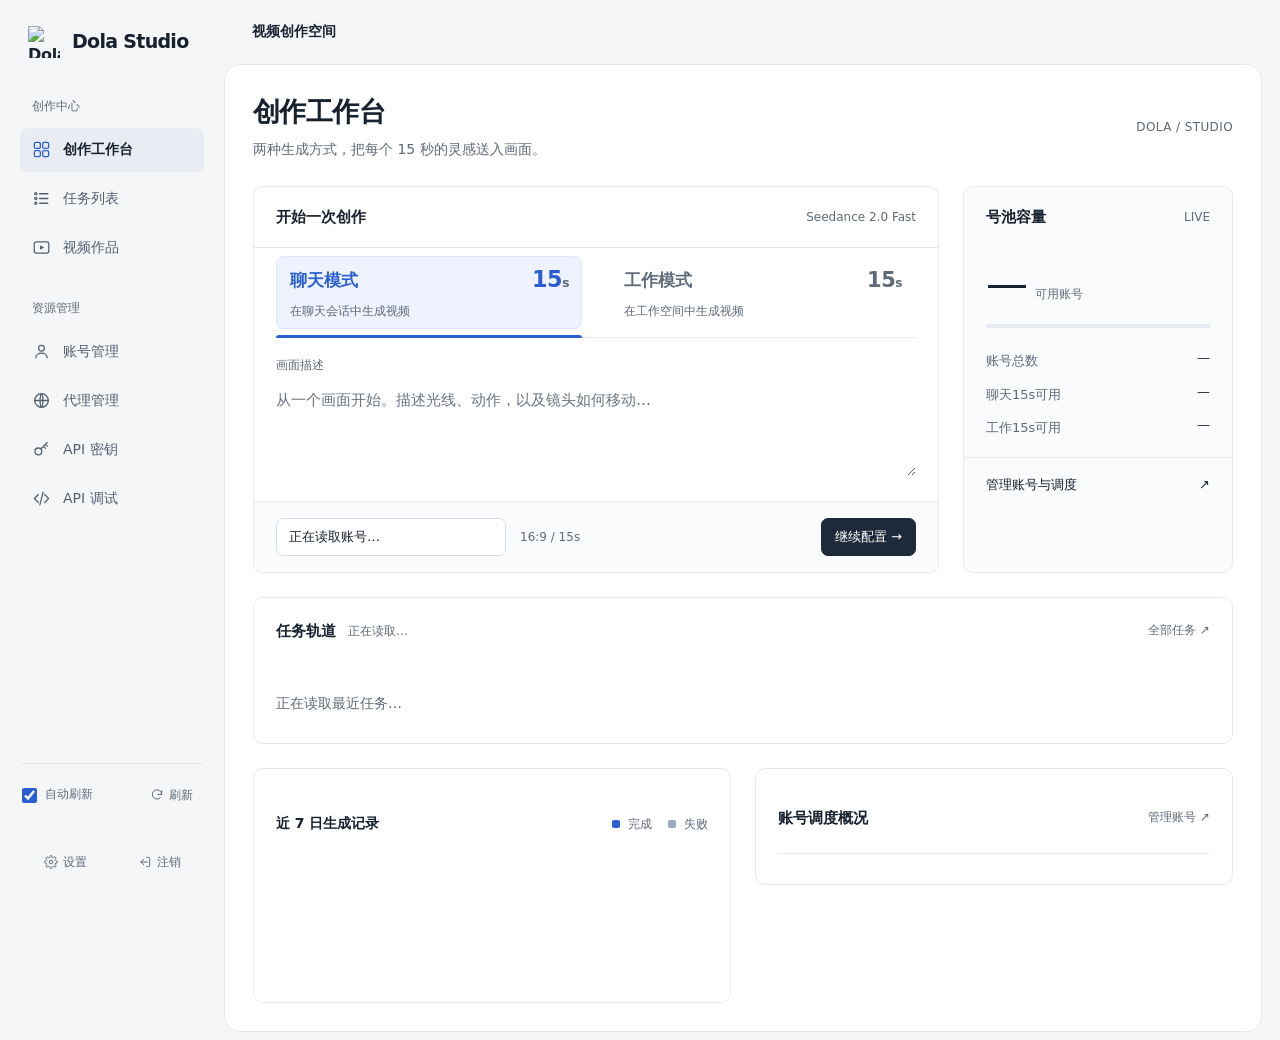
==== commit 1930ddaf: "Show account health and per-mode video counts across the console" ====
--- a/web/index.html
+++ b/web/index.html
@@ -4,33 +4,33 @@
 <meta charset="UTF-8">
 <meta name="viewport" content="width=device-width, initial-scale=1.0">
 <title>Dola Studio · 创作控制台</title>
-<link rel="icon" type="image/svg+xml" href="/logo.svg?v=20261123-brand-1">
-<link rel="alternate icon" type="image/x-icon" href="/favicon.ico?v=20261123-brand-1">
-<link rel="apple-touch-icon" href="/studio-icon-180.png?v=20261123-brand-1">
-<script src="app/dialogs.js?v=20261124-modular-1"></script>
-<script src="studio-brand.js?v=20261123-brand-1"></script>
-<script src="i18n/i18n.js?v=20261123-brand-1"></script>
-<link rel="stylesheet" href="shell.css?v=20261125-system-type-1">
-<link rel="stylesheet" href="console.css?v=20261125-system-type-1">
-<link rel="preload" as="script" href="app/request-client.js?v=20261124-modular-1">
-<link rel="preload" as="script" href="app/runtime.233eaa892e34.js?v=20261125-live-audit-1">
-<link rel="preload" as="script" href="app/settings.js?v=20261124-modular-1">
-<link rel="preload" as="script" href="app/releases.js?v=20261124-modular-1">
-<link rel="preload" as="script" href="app/duration.js?v=20261124-modular-1">
-<link rel="preload" as="script" href="app/responder.js?v=20261124-modular-1">
-<link rel="preload" as="script" href="app/upscale.js?v=20261124-modular-1">
-<link rel="preload" as="script" href="app/dashboard.js?v=20261124-modular-1">
-<link rel="preload" as="script" href="app/accounts.dc44505c44a7.js?v=20261125-refresh-1">
-<link rel="preload" as="script" href="app/proxies.js?v=20261124-modular-1">
-<link rel="preload" as="script" href="app/selection.js?v=20261124-modular-1">
-<link rel="preload" as="script" href="app/credentials.js?v=20261124-modular-1">
-<link rel="preload" as="script" href="app/tasks.js?v=20261124-modular-1">
-<link rel="preload" as="script" href="app/videos.js?v=20261124-modular-1">
-<link rel="preload" as="script" href="app/api-keys.js?v=20261124-modular-1">
-<link rel="preload" as="script" href="app/diagnostics.js?v=20261124-modular-1">
-<link rel="preload" as="script" href="app/creation.js?v=20261124-modular-1">
-<link rel="preload" as="script" href="app/boot.5d8bc51e2c4e.js?v=20261125-refresh-1">
-<link rel="preload" as="script" href="app/refresh-engine.71c9bbf1c395.js?v=20261125-refresh-1">
+<link rel="icon" type="image/svg+xml" href="/logo.svg?v=1.0.1">
+<link rel="alternate icon" type="image/x-icon" href="/favicon.ico?v=1.0.1">
+<link rel="apple-touch-icon" href="/studio-icon-180.png?v=1.0.1">
+<script src="app/dialogs.js?v=1.0.1"></script>
+<script src="studio-brand.js?v=1.0.1"></script>
+<script src="i18n/i18n.js?v=1.0.1"></script>
+<link rel="stylesheet" href="shell.css?v=1.0.1">
+<link rel="stylesheet" href="console.css?v=1.0.1">
+<link rel="preload" as="script" href="app/request-client.js?v=1.0.1">
+<link rel="preload" as="script" href="app/runtime.233eaa892e34.js?v=1.0.1">
+<link rel="preload" as="script" href="app/settings.js?v=1.0.1">
+<link rel="preload" as="script" href="app/releases.js?v=1.0.1">
+<link rel="preload" as="script" href="app/duration.js?v=1.0.1">
+<link rel="preload" as="script" href="app/responder.js?v=1.0.1">
+<link rel="preload" as="script" href="app/upscale.js?v=1.0.1">
+<link rel="preload" as="script" href="app/dashboard.8b6e46f231c0.js?v=1.0.1">
+<link rel="preload" as="script" href="app/accounts.1edefa75f90f.js?v=1.0.1">
+<link rel="preload" as="script" href="app/proxies.js?v=1.0.1">
+<link rel="preload" as="script" href="app/selection.js?v=1.0.1">
+<link rel="preload" as="script" href="app/credentials.js?v=1.0.1">
+<link rel="preload" as="script" href="app/tasks.js?v=1.0.1">
+<link rel="preload" as="script" href="app/videos.js?v=1.0.1">
+<link rel="preload" as="script" href="app/api-keys.js?v=1.0.1">
+<link rel="preload" as="script" href="app/diagnostics.js?v=1.0.1">
+<link rel="preload" as="script" href="app/creation.cc8869c4636b.js?v=1.0.1">
+<link rel="preload" as="script" href="app/boot.5d8bc51e2c4e.js?v=1.0.1">
+<link rel="preload" as="script" href="app/refresh-engine.71c9bbf1c395.js?v=1.0.1">
 </head>
 <body>
 <div id="requestStatus" role="status" aria-live="polite" hidden></div>
@@ -38,7 +38,7 @@
   <div class="login-hero"><div class="login-word" translate="no">Dola Studio</div><p class="login-tag">想象有了入口。<br>下一幕，由这里开始。</p></div>
   <form class="login-form" onsubmit="event.preventDefault();submitLogin()" novalidate>
     <div class="login-form-head">
-      <img class="login-mark" src="/logo.svg?v=20261123-brand-1" width="32" height="32" alt="Dola Studio">
+      <img class="login-mark" src="/logo.svg?v=1.0.1" width="32" height="32" alt="Dola Studio">
       <h2>进入创作控制台</h2>
     </div>
     <label for="loginUser">用户名</label>
@@ -53,7 +53,7 @@
 </div>
 
 <aside class="sidebar">
-  <div class="brand"><img class="brand-logo" src="/logo.svg?v=20261123-brand-1" width="32" height="32" alt="Dola Studio"><span class="brand-t">Dola Studio</span></div>
+  <div class="brand"><img class="brand-logo" src="/logo.svg?v=1.0.1" width="32" height="32" alt="Dola Studio"><span class="brand-t">Dola Studio</span></div>
 
   <nav class="side-nav" aria-label="主要导航"><p class="nav-group">创作中心</p>
 <button class="nav-item on" data-tab="dash" title="工作台" aria-label="工作台" onclick="switchTab('dash')"><svg viewBox="0 0 24 24"><rect x="3" y="3" width="7.5" height="7.5" rx="1.8"/><rect x="13.5" y="3" width="7.5" height="7.5" rx="1.8"/><rect x="3" y="13.5" width="7.5" height="7.5" rx="1.8"/><rect x="13.5" y="13.5" width="7.5" height="7.5" rx="1.8"/></svg><span>创作工作台</span></button>
@@ -102,7 +102,7 @@
         <div class="draft-wrap"><label for="studioPrompt">画面描述</label><textarea id="studioPrompt" placeholder="从一个画面开始。描述光线、动作，以及镜头如何移动…"></textarea></div>
         <div class="composer-footer"><select id="studioAccount" aria-label="选择生成账号"><option value="">正在读取账号…</option></select><span class="format-note">16:9 / 15s</span><button class="btn btn-p" onclick="openStudioCreate()">继续配置 →</button></div>
       </div>
-      <div class="card capacity"><div class="panel-head"><h2>号池容量</h2><small>LIVE</small></div><div class="capacity-body"><div class="capacity-value"><strong id="capacityAvailable">—</strong><span>可用账号</span></div><div class="capacity-meter"><i id="capacityMeter" style="width:0"></i></div><dl><dt>账号总数</dt><dd id="capacityTotal">—</dd><dt>剩余积分</dt><dd id="capacityCredit">—</dd><dt>生成方式</dt><dd>聊天 / 工作</dd></dl></div><div class="capacity-note"><button onclick="switchTab('accounts')">管理账号与调度 <span>↗</span></button></div></div>
+      <div class="card capacity"><div class="panel-head"><h2>号池容量</h2><small>LIVE</small></div><div class="capacity-body"><div class="capacity-value"><strong id="capacityAvailable">—</strong><span>可用账号</span></div><div class="capacity-meter"><i id="capacityMeter" style="width:0"></i></div><dl><dt>账号总数</dt><dd id="capacityTotal">—</dd><dt>聊天15s可用</dt><dd id="capacityChat">—</dd><dt>工作15s可用</dt><dd id="capacityWork">—</dd></dl></div><div class="capacity-note"><button onclick="switchTab('accounts')">管理账号与调度 <span>↗</span></button></div></div>
     </div>
     <div class="card queue-panel"><div class="panel-head"><h3>任务轨道 <small id="queueSummary">正在读取…</small></h3><button class="section-link" onclick="switchTab('tasks')">全部任务 ↗</button></div><div id="recentLanes"><div class="empty">正在读取最近任务…</div></div></div>
     <div class="bottom-grid"><div class="card"><div class="cards" id="statCards"></div><h3 class="chart-head">近 7 日生成记录<span class="chart-legend"><i class="lg lg-ok"></i>完成<i class="lg lg-bad"></i>失败</span></h3><div class="chart" id="chart" role="img" aria-label="近七日完成和失败任务数量，每个日期可查看柱形数值"></div></div>
@@ -325,26 +325,26 @@
   </div>
 </div>
 
-<script src="console-sync.js?v=20261123-live-state-1"></script>
-<script src="app/request-client.js?v=20261124-modular-1"></script>
-<script src="app/refresh-engine.71c9bbf1c395.js?v=20261125-refresh-1"></script>
-<script src="app/runtime.233eaa892e34.js?v=20261125-live-audit-1"></script>
-<script src="app/settings.js?v=20261124-modular-1"></script>
-<script src="app/releases.js?v=20261124-modular-1"></script>
-<script src="app/duration.js?v=20261124-modular-1"></script>
-<script src="app/responder.js?v=20261124-modular-1"></script>
-<script src="app/upscale.js?v=20261124-modular-1"></script>
-<script src="app/dashboard.js?v=20261124-modular-1"></script>
-<script src="app/accounts.dc44505c44a7.js?v=20261125-refresh-1"></script>
-<script src="app/proxies.js?v=20261124-modular-1"></script>
-<script src="app/selection.js?v=20261124-modular-1"></script>
-<script src="app/credentials.js?v=20261124-modular-1"></script>
-<script src="app/tasks.js?v=20261124-modular-1"></script>
-<script src="app/videos.js?v=20261124-modular-1"></script>
-<script src="app/api-keys.js?v=20261124-modular-1"></script>
-<script src="app/diagnostics.js?v=20261124-modular-1"></script>
-<script src="app/creation.js?v=20261124-modular-1"></script>
-<script src="app/boot.5d8bc51e2c4e.js?v=20261125-refresh-1"></script>
-<script src="api-guide.js?v=20261123-api-guide-2"></script>
+<script src="console-sync.js?v=1.0.1"></script>
+<script src="app/request-client.js?v=1.0.1"></script>
+<script src="app/refresh-engine.71c9bbf1c395.js?v=1.0.1"></script>
+<script src="app/runtime.233eaa892e34.js?v=1.0.1"></script>
+<script src="app/settings.js?v=1.0.1"></script>
+<script src="app/releases.js?v=1.0.1"></script>
+<script src="app/duration.js?v=1.0.1"></script>
+<script src="app/responder.js?v=1.0.1"></script>
+<script src="app/upscale.js?v=1.0.1"></script>
+<script src="app/dashboard.8b6e46f231c0.js?v=1.0.1"></script>
+<script src="app/accounts.1edefa75f90f.js?v=1.0.1"></script>
+<script src="app/proxies.js?v=1.0.1"></script>
+<script src="app/selection.js?v=1.0.1"></script>
+<script src="app/credentials.js?v=1.0.1"></script>
+<script src="app/tasks.js?v=1.0.1"></script>
+<script src="app/videos.js?v=1.0.1"></script>
+<script src="app/api-keys.js?v=1.0.1"></script>
+<script src="app/diagnostics.js?v=1.0.1"></script>
+<script src="app/creation.cc8869c4636b.js?v=1.0.1"></script>
+<script src="app/boot.5d8bc51e2c4e.js?v=1.0.1"></script>
+<script src="api-guide.js?v=1.0.1"></script>
 </body>
 </html>
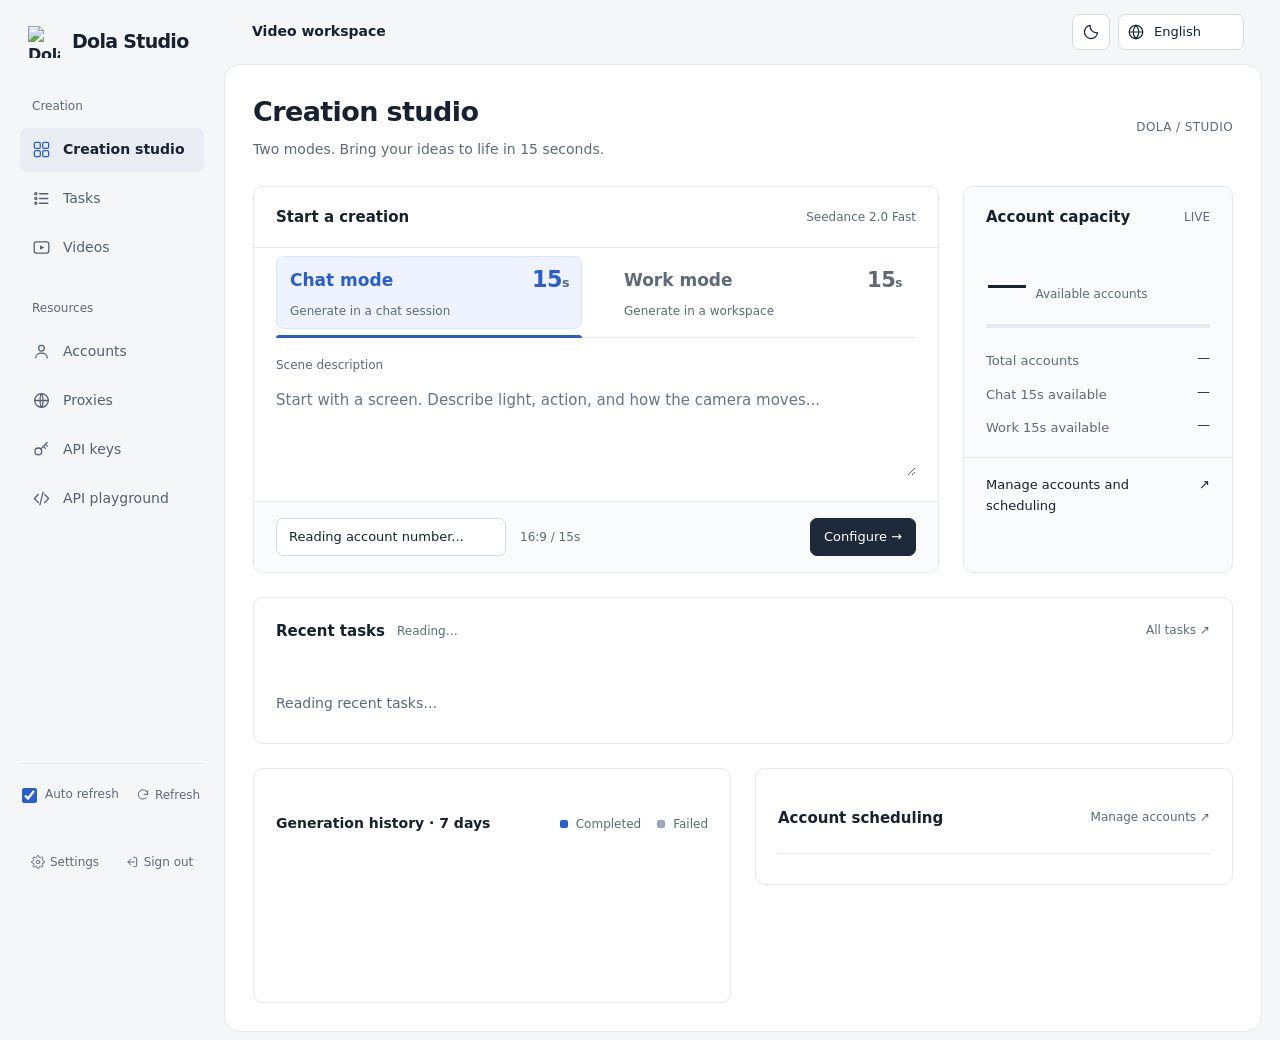
==== commit 791d80d9: "Add four-language documentation and persistent UI language/theme controls" ====
--- a/web/index.html
+++ b/web/index.html
@@ -7,11 +7,13 @@
 <link rel="icon" type="image/svg+xml" href="/logo.svg?v=1.0.1">
 <link rel="alternate icon" type="image/x-icon" href="/favicon.ico?v=1.0.1">
 <link rel="apple-touch-icon" href="/studio-icon-180.png?v=1.0.1">
-<script src="app/dialogs.js?v=1.0.1"></script>
+<script src="preferences.js?v=1.0.1&rev=b9cd3ea97616"></script>
+<script src="app/dialogs.js?v=1.0.1&rev=219d3435259a"></script>
 <script src="studio-brand.js?v=1.0.1"></script>
-<script src="i18n/i18n.js?v=1.0.1"></script>
+<script src="i18n/i18n.js?v=1.0.1&rev=c677325c5c17"></script>
 <link rel="stylesheet" href="shell.css?v=1.0.1">
 <link rel="stylesheet" href="console.css?v=1.0.1">
+<link rel="stylesheet" href="preferences.css?v=1.0.1&rev=601c0adf2cd5">
 <link rel="preload" as="script" href="app/request-client.js?v=1.0.1">
 <link rel="preload" as="script" href="app/runtime.233eaa892e34.js?v=1.0.1">
 <link rel="preload" as="script" href="app/settings.js?v=1.0.1">
@@ -19,7 +21,7 @@
 <link rel="preload" as="script" href="app/duration.js?v=1.0.1">
 <link rel="preload" as="script" href="app/responder.js?v=1.0.1">
 <link rel="preload" as="script" href="app/upscale.js?v=1.0.1">
-<link rel="preload" as="script" href="app/dashboard.8b6e46f231c0.js?v=1.0.1">
+<link rel="preload" as="script" href="app/dashboard.161cd0d33471.js?v=1.0.1">
 <link rel="preload" as="script" href="app/accounts.1edefa75f90f.js?v=1.0.1">
 <link rel="preload" as="script" href="app/proxies.js?v=1.0.1">
 <link rel="preload" as="script" href="app/selection.js?v=1.0.1">
@@ -28,7 +30,7 @@
 <link rel="preload" as="script" href="app/videos.js?v=1.0.1">
 <link rel="preload" as="script" href="app/api-keys.js?v=1.0.1">
 <link rel="preload" as="script" href="app/diagnostics.js?v=1.0.1">
-<link rel="preload" as="script" href="app/creation.cc8869c4636b.js?v=1.0.1">
+<link rel="preload" as="script" href="app/creation.0cb2b55cbe51.js?v=1.0.1">
 <link rel="preload" as="script" href="app/boot.5d8bc51e2c4e.js?v=1.0.1">
 <link rel="preload" as="script" href="app/refresh-engine.71c9bbf1c395.js?v=1.0.1">
 </head>
@@ -85,13 +87,15 @@
       </div>
       <span class="top-sep" aria-hidden="true"></span>
       
-      <select class="lang-sel" data-i18n-switcher aria-label="Language"></select>
       <span class="top-sep" aria-hidden="true"></span>
       <button class="btn top-btn top-logout" onclick="logout()" title="清除面板密码"><svg viewBox="0 0 24 24" aria-hidden="true"><path d="M15 4h3a2 2 0 0 1 2 2v12a2 2 0 0 1-2 2h-3M10 17l-5-5 5-5M5 12h11"/></svg>注销</button>
     </div>
   </div>
 </aside>
-<header class="workspace-header"><div class="workspace-name"><b>视频创作空间</b><span>视频创作控制台</span></div></header>
+<header class="workspace-header"><div class="workspace-name"><b>视频创作空间</b><span>视频创作控制台</span></div><div class="workspace-preferences" aria-label="界面偏好">
+  <button type="button" class="preference-button" data-theme-toggle aria-label="切换到黑夜模式" title="切换到黑夜模式" aria-pressed="false"><svg class="moon-icon" viewBox="0 0 24 24" aria-hidden="true"><path d="M20.8 13a8.7 8.7 0 0 1-9.9-9.8A8.8 8.8 0 1 0 20.8 13Z"/></svg><svg class="sun-icon" viewBox="0 0 24 24" aria-hidden="true"><circle cx="12" cy="12" r="4"/><path d="M12 2v2m0 16v2M2 12h2m16 0h2M5 5l1.5 1.5m11 11L19 19M5 19l1.5-1.5m11-11L19 5"/></svg></button>
+  <label class="language-picker"><svg viewBox="0 0 24 24" aria-hidden="true"><circle cx="12" cy="12" r="9"/><path d="M3 12h18M12 3c5 5 5 13 0 18-5-5-5-13 0-18Z"/></svg><select data-i18n-switcher aria-label="界面语言"></select></label>
+</div></header>
 
 <main>
   <section id="tab-dash">
@@ -334,7 +338,7 @@
 <script src="app/duration.js?v=1.0.1"></script>
 <script src="app/responder.js?v=1.0.1"></script>
 <script src="app/upscale.js?v=1.0.1"></script>
-<script src="app/dashboard.8b6e46f231c0.js?v=1.0.1"></script>
+<script src="app/dashboard.161cd0d33471.js?v=1.0.1"></script>
 <script src="app/accounts.1edefa75f90f.js?v=1.0.1"></script>
 <script src="app/proxies.js?v=1.0.1"></script>
 <script src="app/selection.js?v=1.0.1"></script>
@@ -343,7 +347,7 @@
 <script src="app/videos.js?v=1.0.1"></script>
 <script src="app/api-keys.js?v=1.0.1"></script>
 <script src="app/diagnostics.js?v=1.0.1"></script>
-<script src="app/creation.cc8869c4636b.js?v=1.0.1"></script>
+<script src="app/creation.0cb2b55cbe51.js?v=1.0.1"></script>
 <script src="app/boot.5d8bc51e2c4e.js?v=1.0.1"></script>
 <script src="api-guide.js?v=1.0.1"></script>
 </body>
--- a/web/preferences.css
+++ b/web/preferences.css
@@ -0,0 +1,43 @@
+/* Match the existing framed workspace. Neutral night surfaces, unchanged geometry and media. */
+html.i18n-pending body{visibility:hidden}
+.workspace-header{justify-content:space-between;gap:16px}
+.workspace-name{min-width:0}.workspace-name b{overflow:hidden;text-overflow:ellipsis;white-space:nowrap;display:block}
+.workspace-preferences{display:flex;align-items:center;gap:8px;flex:none}
+.preference-button,.language-picker{height:36px;border:1px solid var(--control);border-radius:7px;background:var(--surface);color:var(--text);display:flex;align-items:center;justify-content:center}
+.preference-button{width:38px;cursor:pointer;padding:0}
+.preference-button svg,.language-picker svg{width:18px;height:18px;fill:none;stroke:currentColor;stroke-width:1.6;stroke-linecap:round;stroke-linejoin:round;flex:none}
+.preference-button:hover,.language-picker:hover{border-color:var(--control-hi);background:var(--raised)}
+.preference-button:focus-visible,.language-picker:focus-within{outline:2px solid var(--accent);outline-offset:3px}
+.language-picker{position:relative;padding:0 8px;gap:5px}
+.language-picker select{height:32px!important;min-width:85px;width:auto;padding:0 4px!important;border:0!important;background:transparent!important;color:var(--text)!important;outline:none;font-size:13px;cursor:pointer}
+.preference-button .sun-icon{display:none}html[data-theme=dark] .preference-button .sun-icon{display:block}html[data-theme=dark] .preference-button .moon-icon{display:none}
+html[data-language-loading] .language-picker{opacity:.65}
+html[data-theme=dark]{color-scheme:dark;--frame:#111;--surface:#191919;--raised:#222;--active:#303030;--hover:#262626;--border:#333;--rule:#2b2b2b;--control:#535353;--control-hi:#8b8b8b;--text:#f2f2f2;--muted:#b9b9b9;--faint:#aaa;--accent:#91b4ff;--accent-soft:#242e43;--accent-d:#aec8ff;--positive:#84d6a8;--negative:#ff9aab;--warning:#e7c47e;--info:#91b4ff;--pill-positive-bg:#20372b;--pill-positive-ink:#9bddb6;--pill-negative-bg:#40252c;--pill-negative-ink:#ffadb9;--pill-warning-bg:#3d3220;--pill-warning-ink:#eed08e;--pill-info-bg:#24324b;--pill-info-ink:#adc7ff;--pill-neutral-bg:#303030;--pill-neutral-ink:#d0d0d0;--bg:#191919;--card:#191919;--line:var(--border);--sub:var(--muted);--stroke:var(--control);--stroke-hi:var(--control-hi);--red:var(--negative);--orange:var(--warning);--blue:var(--info);--gray:var(--muted);--ok:var(--positive);--float:0 12px 36px #0006}
+html[data-theme=dark] body,html[data-theme=dark] .sidebar,html[data-theme=dark] .workspace-header,html[data-theme=dark] .mask.login{background:var(--frame)!important;color:var(--text)}
+html[data-theme=dark] :is(main,.card,.dialog .box,.nd-box,.top-menu-list,.tool-menu,.login-form,.draft-wrap textarea,th,.api-panel,.api-card,.api-guide,.api-debug-panel){background:var(--surface)!important;color:var(--text)!important;border-color:var(--border)!important}
+html[data-theme=dark] :is(input:not([type=checkbox]):not([type=radio]),select,textarea){background:var(--surface)!important;color:var(--text)!important;border-color:var(--control)!important}
+html[data-theme=dark] input::placeholder,html[data-theme=dark] textarea::placeholder{color:var(--faint)!important;opacity:1}
+html[data-theme=dark] :is(.composer-footer,.capacity,.capacity-note,.panel-head,.material-tools,.hint,.api-hint,.api-note,.api-response,.api-code,.code-block,pre,code,.nd-input,.tg-ref,.ref-card,.login-hero){background:var(--raised)!important;color:var(--text)!important;border-color:var(--border)!important}
+html[data-theme=dark] :is(.nav-item,.section-link,.top-btn,.refresh-row,.nav-group,.tiny,.format-note,.screen-ref,.login-tag,.login-caption,.mode-channel small,.lane-mode,th,.api-toc a){color:var(--muted)!important}
+html[data-theme=dark] :is(h1,h2,h3,h4,label,.brand-t,.workspace-name b,.capacity-value strong,.nav-item.on,.mode-channel b,.stat .v){color:var(--text)!important}
+html[data-theme=dark] :is(.nav-item.on,.side-nav.has-ind .nav-item.on,.nav-item:hover,.top-menu-list button:hover,.tool-menu button:hover,.gbtn.on,.api-toc a.on){background:var(--active)!important;color:var(--text)!important}
+html[data-theme=dark] :is(.btn,.gbtn,.dialog-close,.more-tools>summary,.mode-channel){background:var(--surface)!important;color:var(--text)!important;border-color:var(--control)!important}
+html[data-theme=dark] :is(.btn,.dialog-close,.more-tools>summary):hover{background:var(--active)!important}
+html[data-theme=dark] :is(.btn-p,.login-submit){background:#e5e5e5!important;color:#151515!important;border-color:#e5e5e5!important}
+html[data-theme=dark] :is(.btn-danger,.btn-risky){background:var(--pill-negative-bg)!important;color:var(--pill-negative-ink)!important;border-color:var(--negative)!important}
+html[data-theme=dark] .mode-channel[aria-pressed=true]{background:var(--accent-soft)!important;border-color:var(--accent)!important}
+html[data-theme=dark] .mode-channel[aria-pressed=true] :is(b,.mode-time){color:var(--accent)!important}
+html[data-theme=dark] :is(.capacity-meter,.chart .col){background:transparent;border-color:var(--control)!important}
+html[data-theme=dark] .capacity-meter{background:var(--active)}
+html[data-theme=dark] a{color:var(--accent)}
+html[data-theme=dark] :is(.badge.ok,.badge.green,.pill-positive){background:var(--pill-positive-bg)!important;color:var(--pill-positive-ink)!important}
+html[data-theme=dark] :is(.badge.bad,.badge.red,.pill-negative){background:var(--pill-negative-bg)!important;color:var(--pill-negative-ink)!important}
+html[data-theme=dark] :is(.badge.warn,.badge.orange,.pill-warning){background:var(--pill-warning-bg)!important;color:var(--pill-warning-ink)!important}
+html[data-theme=dark] :is(.badge.blue,.pill-info){background:var(--pill-info-bg)!important;color:var(--pill-info-ink)!important}
+html[data-theme=dark] .nd-toast{background:#e5e5e5;color:#151515}
+html[data-theme=dark] :is(.mask:not(.login),.nd){background:#0009!important;backdrop-filter:none}
+@media(max-width:560px){.workspace-header{gap:8px;padding:0 18px}.workspace-name b{font-size:12px;max-width:145px}.workspace-name span{display:none}.workspace-preferences{gap:6px}.preference-button{height:40px;width:40px}.language-picker{height:40px;padding:0 6px}.language-picker select{min-width:75px;font-size:12px}.language-picker svg{width:16px}.nav-item>span{white-space:normal!important;line-height:1.2!important;font-size:11px!important;text-align:center}.side-nav .nav-item{min-width:68px!important;width:68px!important;flex:0 0 68px!important;padding:3px 2px!important}}
+@media(prefers-reduced-motion:reduce){.preference-button,.language-picker{transition:none}}
+html[data-theme=dark] :is(.side-foot,.sidebar-tools){background:var(--frame)!important;border-color:var(--border)!important}
+html[data-theme=dark] .sidebar-tools .top-btn{background:transparent!important}
+html[data-theme=dark] .btn.btn-p{background:#e5e5e5!important;color:#151515!important;border-color:#e5e5e5!important}
